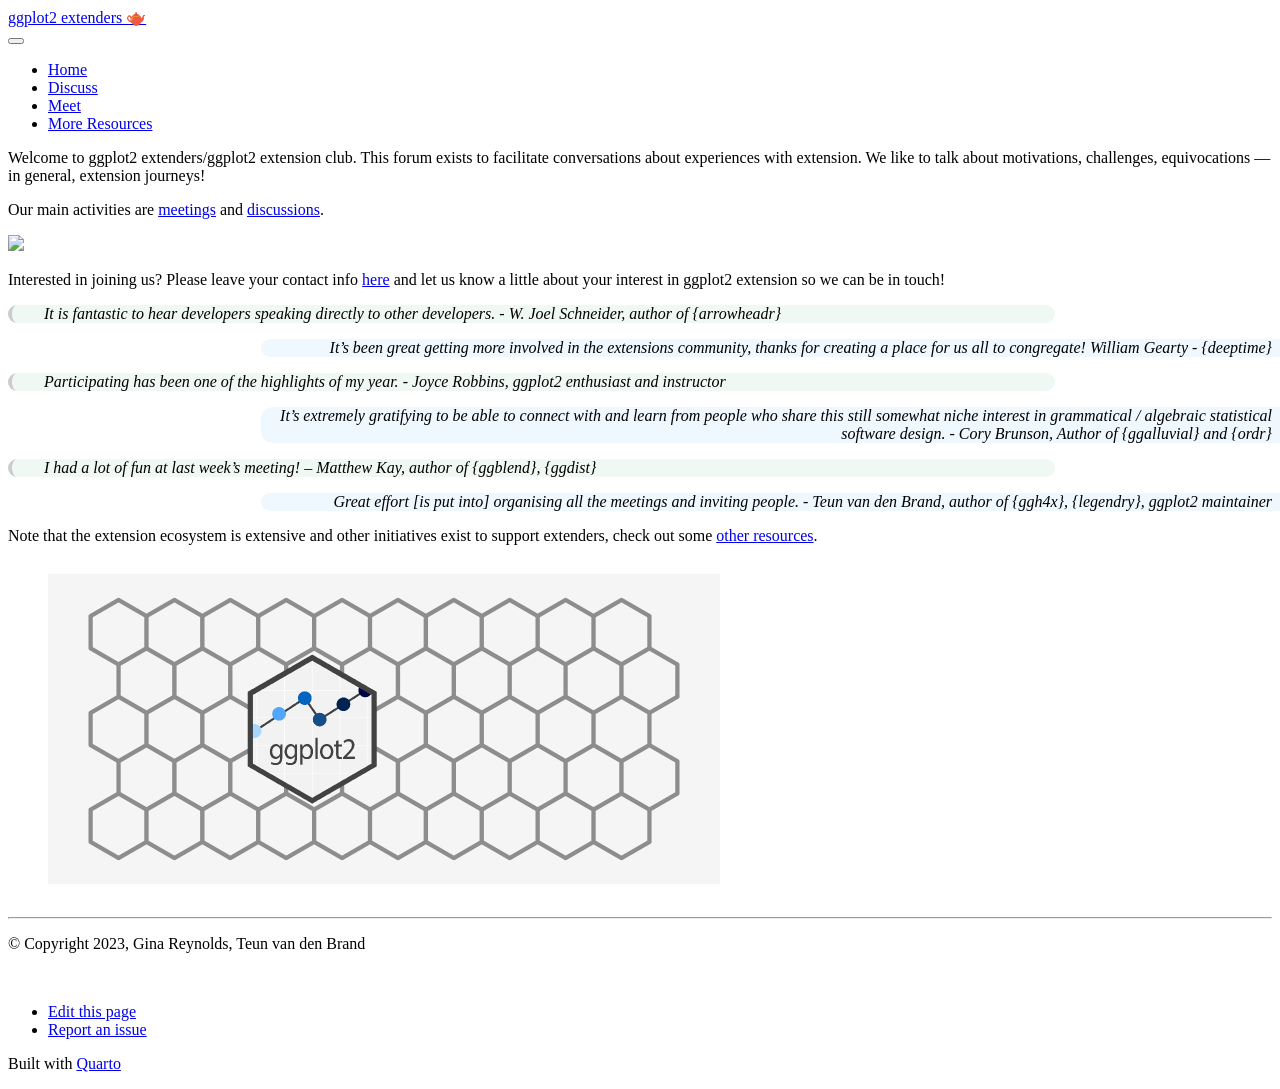
==== docs/index.html @ 2bcf0ecc "just adding some quotations about the meetings" ====
<!DOCTYPE html>
<html xmlns="http://www.w3.org/1999/xhtml" lang="en" xml:lang="en"><head>

<meta charset="utf-8">
<meta name="generator" content="quarto-1.5.47">

<meta name="viewport" content="width=device-width, initial-scale=1.0, user-scalable=yes">


<title>ggplot2 extenders 🫖</title>
<style>
code{white-space: pre-wrap;}
span.smallcaps{font-variant: small-caps;}
div.columns{display: flex; gap: min(4vw, 1.5em);}
div.column{flex: auto; overflow-x: auto;}
div.hanging-indent{margin-left: 1.5em; text-indent: -1.5em;}
ul.task-list{list-style: none;}
ul.task-list li input[type="checkbox"] {
  width: 0.8em;
  margin: 0 0.8em 0.2em -1em; /* quarto-specific, see https://github.com/quarto-dev/quarto-cli/issues/4556 */ 
  vertical-align: middle;
}
</style>


<script src="site_libs/quarto-nav/quarto-nav.js"></script>
<script src="site_libs/quarto-nav/headroom.min.js"></script>
<script src="site_libs/clipboard/clipboard.min.js"></script>
<script src="site_libs/quarto-search/autocomplete.umd.js"></script>
<script src="site_libs/quarto-search/fuse.min.js"></script>
<script src="site_libs/quarto-search/quarto-search.js"></script>
<meta name="quarto:offset" content="./">
<script src="site_libs/quarto-html/quarto.js"></script>
<script src="site_libs/quarto-html/popper.min.js"></script>
<script src="site_libs/quarto-html/tippy.umd.min.js"></script>
<script src="site_libs/quarto-html/anchor.min.js"></script>
<link href="site_libs/quarto-html/tippy.css" rel="stylesheet">
<link href="site_libs/quarto-html/quarto-syntax-highlighting.css" rel="stylesheet" id="quarto-text-highlighting-styles">
<script src="site_libs/bootstrap/bootstrap.min.js"></script>
<link href="site_libs/bootstrap/bootstrap-icons.css" rel="stylesheet">
<link href="site_libs/bootstrap/bootstrap.min.css" rel="stylesheet" id="quarto-bootstrap" data-mode="light">
<script id="quarto-search-options" type="application/json">{
  "location": "navbar",
  "copy-button": false,
  "collapse-after": 3,
  "panel-placement": "end",
  "type": "overlay",
  "limit": 50,
  "keyboard-shortcut": [
    "f",
    "/",
    "s"
  ],
  "show-item-context": false,
  "language": {
    "search-no-results-text": "No results",
    "search-matching-documents-text": "matching documents",
    "search-copy-link-title": "Copy link to search",
    "search-hide-matches-text": "Hide additional matches",
    "search-more-match-text": "more match in this document",
    "search-more-matches-text": "more matches in this document",
    "search-clear-button-title": "Clear",
    "search-text-placeholder": "",
    "search-detached-cancel-button-title": "Cancel",
    "search-submit-button-title": "Submit",
    "search-label": "Search"
  }
}</script>


</head>

<body class="nav-fixed">

<div id="quarto-search-results"></div>
  <header id="quarto-header" class="headroom fixed-top">
    <nav class="navbar navbar-expand-lg " data-bs-theme="dark">
      <div class="navbar-container container-fluid">
      <div class="navbar-brand-container mx-auto">
    <a class="navbar-brand" href="./index.html">
    <span class="navbar-title">ggplot2 extenders 🫖</span>
    </a>
  </div>
            <div id="quarto-search" class="" title="Search"></div>
          <button class="navbar-toggler" type="button" data-bs-toggle="collapse" data-bs-target="#navbarCollapse" aria-controls="navbarCollapse" role="menu" aria-expanded="false" aria-label="Toggle navigation" onclick="if (window.quartoToggleHeadroom) { window.quartoToggleHeadroom(); }">
  <span class="navbar-toggler-icon"></span>
</button>
          <div class="collapse navbar-collapse" id="navbarCollapse">
            <ul class="navbar-nav navbar-nav-scroll me-auto">
  <li class="nav-item">
    <a class="nav-link active" href="./index.html" aria-current="page"> 
<span class="menu-text">Home</span></a>
  </li>  
  <li class="nav-item">
    <a class="nav-link" href="./discussion.html"> 
<span class="menu-text">Discuss</span></a>
  </li>  
  <li class="nav-item">
    <a class="nav-link" href="./meetings.html"> 
<span class="menu-text">Meet</span></a>
  </li>  
  <li class="nav-item">
    <a class="nav-link" href="./additional-resources.html"> 
<span class="menu-text">More Resources</span></a>
  </li>  
</ul>
          </div> <!-- /navcollapse -->
            <div class="quarto-navbar-tools">
    <a href="https://github.com/ggplot2-extenders/ggplot-extension-club" title="" class="quarto-navigation-tool px-1" aria-label=""><i class="bi bi-github"></i></a>
  <a href="" class="quarto-reader-toggle quarto-navigation-tool px-1" onclick="window.quartoToggleReader(); return false;" title="Toggle reader mode">
  <div class="quarto-reader-toggle-btn">
  <i class="bi"></i>
  </div>
</a>
</div>
      </div> <!-- /container-fluid -->
    </nav>
</header>
<!-- content -->
<div id="quarto-content" class="quarto-container page-columns page-rows-contents page-layout-article page-navbar">
<!-- sidebar -->
<!-- margin-sidebar -->
    <div id="quarto-margin-sidebar" class="sidebar margin-sidebar zindex-bottom">
        
    </div>
<!-- main -->
<main class="content" id="quarto-document-content">




<p>Welcome to ggplot2 extenders/ggplot2 extension club. This forum exists to facilitate conversations about experiences with extension. We like to talk about motivations, challenges, equivocations — in general, extension journeys!</p>
<p>Our main activities are <a href="./meetings.html">meetings</a> and <a href="./discussion.html">discussions</a>.</p>
<p><img src="ggextenders-hex_files/figure-html/unnamed-chunk-1-1.png" class="img-fluid" style="width:20.0%"></p>
<p>Interested in joining us? Please leave your contact info <a href="https://docs.google.com/forms/d/e/1FAIpQLSe3M1KwUPrmTfEGuuQp0fZ0J7dZkk_82gb310JCvdouMTa_7Q/viewform">here</a> and let us know a little about your interest in ggplot2 extension so we can be in touch!</p>
<div class="cell">
<style type="text/css">
.quote-left {
  width: 80%;
  text-align: left;
  margin: 1em 0;
  padding-left: 2em;
  border-left: 4px solid #ccc;
  background-color: #f0f8f4; /* Light blue tint */
  font-style: italic;
  border-radius: 12px;

}

.quote-right {
  width: 80%;
  text-align: right;
  margin: 1em 0 1em 20%;
  padding-right: 2em;
  border-right: 4px solid #ccc;
  background-color: #f0f8ff; /* Light blue tint */
  font-style: italic;
  border-radius: 12px;

}
</style>
</div>
<div class="quote-left">
<p><em>It is fantastic to hear developers speaking directly to other developers.</em> - W. Joel Schneider, author of {arrowheadr}</p>
</div>
<div class="quote-right">
<p><em>It’s been great getting more involved in the extensions community, thanks for creating a place for us all to congregate!</em> William Gearty - {deeptime}</p>
</div>
<div class="quote-left">
<p><em>Participating has been one of the highlights of my year.</em> - Joyce Robbins, ggplot2 enthusiast and instructor</p>
</div>
<div class="quote-right">
<p><em>It’s extremely gratifying to be able to connect with and learn from people who share this still somewhat niche interest in grammatical / algebraic statistical software design.</em> - Cory Brunson, Author of {ggalluvial} and {ordr}</p>
</div>
<div class="quote-left">
<p><em>I had a lot of fun at last week’s meeting!</em> – Matthew Kay, author of {ggblend}, {ggdist}</p>
</div>
<div class="quote-right">
<p><em>Great effort [is put into] organising all the meetings and inviting people.</em> - Teun van den Brand, author of {ggh4x}, {legendry}, ggplot2 maintainer</p>
</div>
<p>Note that the extension ecosystem is extensive and other initiatives exist to support extenders, check out some <a href="./additional-resources.html">other resources</a>.</p>
<div class="cell">
<div class="cell-output-display">
<div>
<figure class="figure">
<p><img src="index_files/figure-html/unnamed-chunk-2-1.png" class="img-fluid figure-img" width="672"></p>
</figure>
</div>
</div>
</div>
<hr>



</main> <!-- /main -->
<script id="quarto-html-after-body" type="application/javascript">
window.document.addEventListener("DOMContentLoaded", function (event) {
  const toggleBodyColorMode = (bsSheetEl) => {
    const mode = bsSheetEl.getAttribute("data-mode");
    const bodyEl = window.document.querySelector("body");
    if (mode === "dark") {
      bodyEl.classList.add("quarto-dark");
      bodyEl.classList.remove("quarto-light");
    } else {
      bodyEl.classList.add("quarto-light");
      bodyEl.classList.remove("quarto-dark");
    }
  }
  const toggleBodyColorPrimary = () => {
    const bsSheetEl = window.document.querySelector("link#quarto-bootstrap");
    if (bsSheetEl) {
      toggleBodyColorMode(bsSheetEl);
    }
  }
  toggleBodyColorPrimary();  
  const icon = "";
  const anchorJS = new window.AnchorJS();
  anchorJS.options = {
    placement: 'right',
    icon: icon
  };
  anchorJS.add('.anchored');
  const isCodeAnnotation = (el) => {
    for (const clz of el.classList) {
      if (clz.startsWith('code-annotation-')) {                     
        return true;
      }
    }
    return false;
  }
  const onCopySuccess = function(e) {
    // button target
    const button = e.trigger;
    // don't keep focus
    button.blur();
    // flash "checked"
    button.classList.add('code-copy-button-checked');
    var currentTitle = button.getAttribute("title");
    button.setAttribute("title", "Copied!");
    let tooltip;
    if (window.bootstrap) {
      button.setAttribute("data-bs-toggle", "tooltip");
      button.setAttribute("data-bs-placement", "left");
      button.setAttribute("data-bs-title", "Copied!");
      tooltip = new bootstrap.Tooltip(button, 
        { trigger: "manual", 
          customClass: "code-copy-button-tooltip",
          offset: [0, -8]});
      tooltip.show();    
    }
    setTimeout(function() {
      if (tooltip) {
        tooltip.hide();
        button.removeAttribute("data-bs-title");
        button.removeAttribute("data-bs-toggle");
        button.removeAttribute("data-bs-placement");
      }
      button.setAttribute("title", currentTitle);
      button.classList.remove('code-copy-button-checked');
    }, 1000);
    // clear code selection
    e.clearSelection();
  }
  const getTextToCopy = function(trigger) {
      const codeEl = trigger.previousElementSibling.cloneNode(true);
      for (const childEl of codeEl.children) {
        if (isCodeAnnotation(childEl)) {
          childEl.remove();
        }
      }
      return codeEl.innerText;
  }
  const clipboard = new window.ClipboardJS('.code-copy-button:not([data-in-quarto-modal])', {
    text: getTextToCopy
  });
  clipboard.on('success', onCopySuccess);
  if (window.document.getElementById('quarto-embedded-source-code-modal')) {
    // For code content inside modals, clipBoardJS needs to be initialized with a container option
    // TODO: Check when it could be a function (https://github.com/zenorocha/clipboard.js/issues/860)
    const clipboardModal = new window.ClipboardJS('.code-copy-button[data-in-quarto-modal]', {
      text: getTextToCopy,
      container: window.document.getElementById('quarto-embedded-source-code-modal')
    });
    clipboardModal.on('success', onCopySuccess);
  }
    var localhostRegex = new RegExp(/^(?:http|https):\/\/localhost\:?[0-9]*\//);
    var mailtoRegex = new RegExp(/^mailto:/);
      var filterRegex = new RegExp('/' + window.location.host + '/');
    var isInternal = (href) => {
        return filterRegex.test(href) || localhostRegex.test(href) || mailtoRegex.test(href);
    }
    // Inspect non-navigation links and adorn them if external
 	var links = window.document.querySelectorAll('a[href]:not(.nav-link):not(.navbar-brand):not(.toc-action):not(.sidebar-link):not(.sidebar-item-toggle):not(.pagination-link):not(.no-external):not([aria-hidden]):not(.dropdown-item):not(.quarto-navigation-tool):not(.about-link)');
    for (var i=0; i<links.length; i++) {
      const link = links[i];
      if (!isInternal(link.href)) {
        // undo the damage that might have been done by quarto-nav.js in the case of
        // links that we want to consider external
        if (link.dataset.originalHref !== undefined) {
          link.href = link.dataset.originalHref;
        }
      }
    }
  function tippyHover(el, contentFn, onTriggerFn, onUntriggerFn) {
    const config = {
      allowHTML: true,
      maxWidth: 500,
      delay: 100,
      arrow: false,
      appendTo: function(el) {
          return el.parentElement;
      },
      interactive: true,
      interactiveBorder: 10,
      theme: 'quarto',
      placement: 'bottom-start',
    };
    if (contentFn) {
      config.content = contentFn;
    }
    if (onTriggerFn) {
      config.onTrigger = onTriggerFn;
    }
    if (onUntriggerFn) {
      config.onUntrigger = onUntriggerFn;
    }
    window.tippy(el, config); 
  }
  const noterefs = window.document.querySelectorAll('a[role="doc-noteref"]');
  for (var i=0; i<noterefs.length; i++) {
    const ref = noterefs[i];
    tippyHover(ref, function() {
      // use id or data attribute instead here
      let href = ref.getAttribute('data-footnote-href') || ref.getAttribute('href');
      try { href = new URL(href).hash; } catch {}
      const id = href.replace(/^#\/?/, "");
      const note = window.document.getElementById(id);
      if (note) {
        return note.innerHTML;
      } else {
        return "";
      }
    });
  }
  const xrefs = window.document.querySelectorAll('a.quarto-xref');
  const processXRef = (id, note) => {
    // Strip column container classes
    const stripColumnClz = (el) => {
      el.classList.remove("page-full", "page-columns");
      if (el.children) {
        for (const child of el.children) {
          stripColumnClz(child);
        }
      }
    }
    stripColumnClz(note)
    if (id === null || id.startsWith('sec-')) {
      // Special case sections, only their first couple elements
      const container = document.createElement("div");
      if (note.children && note.children.length > 2) {
        container.appendChild(note.children[0].cloneNode(true));
        for (let i = 1; i < note.children.length; i++) {
          const child = note.children[i];
          if (child.tagName === "P" && child.innerText === "") {
            continue;
          } else {
            container.appendChild(child.cloneNode(true));
            break;
          }
        }
        if (window.Quarto?.typesetMath) {
          window.Quarto.typesetMath(container);
        }
        return container.innerHTML
      } else {
        if (window.Quarto?.typesetMath) {
          window.Quarto.typesetMath(note);
        }
        return note.innerHTML;
      }
    } else {
      // Remove any anchor links if they are present
      const anchorLink = note.querySelector('a.anchorjs-link');
      if (anchorLink) {
        anchorLink.remove();
      }
      if (window.Quarto?.typesetMath) {
        window.Quarto.typesetMath(note);
      }
      // TODO in 1.5, we should make sure this works without a callout special case
      if (note.classList.contains("callout")) {
        return note.outerHTML;
      } else {
        return note.innerHTML;
      }
    }
  }
  for (var i=0; i<xrefs.length; i++) {
    const xref = xrefs[i];
    tippyHover(xref, undefined, function(instance) {
      instance.disable();
      let url = xref.getAttribute('href');
      let hash = undefined; 
      if (url.startsWith('#')) {
        hash = url;
      } else {
        try { hash = new URL(url).hash; } catch {}
      }
      if (hash) {
        const id = hash.replace(/^#\/?/, "");
        const note = window.document.getElementById(id);
        if (note !== null) {
          try {
            const html = processXRef(id, note.cloneNode(true));
            instance.setContent(html);
          } finally {
            instance.enable();
            instance.show();
          }
        } else {
          // See if we can fetch this
          fetch(url.split('#')[0])
          .then(res => res.text())
          .then(html => {
            const parser = new DOMParser();
            const htmlDoc = parser.parseFromString(html, "text/html");
            const note = htmlDoc.getElementById(id);
            if (note !== null) {
              const html = processXRef(id, note);
              instance.setContent(html);
            } 
          }).finally(() => {
            instance.enable();
            instance.show();
          });
        }
      } else {
        // See if we can fetch a full url (with no hash to target)
        // This is a special case and we should probably do some content thinning / targeting
        fetch(url)
        .then(res => res.text())
        .then(html => {
          const parser = new DOMParser();
          const htmlDoc = parser.parseFromString(html, "text/html");
          const note = htmlDoc.querySelector('main.content');
          if (note !== null) {
            // This should only happen for chapter cross references
            // (since there is no id in the URL)
            // remove the first header
            if (note.children.length > 0 && note.children[0].tagName === "HEADER") {
              note.children[0].remove();
            }
            const html = processXRef(null, note);
            instance.setContent(html);
          } 
        }).finally(() => {
          instance.enable();
          instance.show();
        });
      }
    }, function(instance) {
    });
  }
      let selectedAnnoteEl;
      const selectorForAnnotation = ( cell, annotation) => {
        let cellAttr = 'data-code-cell="' + cell + '"';
        let lineAttr = 'data-code-annotation="' +  annotation + '"';
        const selector = 'span[' + cellAttr + '][' + lineAttr + ']';
        return selector;
      }
      const selectCodeLines = (annoteEl) => {
        const doc = window.document;
        const targetCell = annoteEl.getAttribute("data-target-cell");
        const targetAnnotation = annoteEl.getAttribute("data-target-annotation");
        const annoteSpan = window.document.querySelector(selectorForAnnotation(targetCell, targetAnnotation));
        const lines = annoteSpan.getAttribute("data-code-lines").split(",");
        const lineIds = lines.map((line) => {
          return targetCell + "-" + line;
        })
        let top = null;
        let height = null;
        let parent = null;
        if (lineIds.length > 0) {
            //compute the position of the single el (top and bottom and make a div)
            const el = window.document.getElementById(lineIds[0]);
            top = el.offsetTop;
            height = el.offsetHeight;
            parent = el.parentElement.parentElement;
          if (lineIds.length > 1) {
            const lastEl = window.document.getElementById(lineIds[lineIds.length - 1]);
            const bottom = lastEl.offsetTop + lastEl.offsetHeight;
            height = bottom - top;
          }
          if (top !== null && height !== null && parent !== null) {
            // cook up a div (if necessary) and position it 
            let div = window.document.getElementById("code-annotation-line-highlight");
            if (div === null) {
              div = window.document.createElement("div");
              div.setAttribute("id", "code-annotation-line-highlight");
              div.style.position = 'absolute';
              parent.appendChild(div);
            }
            div.style.top = top - 2 + "px";
            div.style.height = height + 4 + "px";
            div.style.left = 0;
            let gutterDiv = window.document.getElementById("code-annotation-line-highlight-gutter");
            if (gutterDiv === null) {
              gutterDiv = window.document.createElement("div");
              gutterDiv.setAttribute("id", "code-annotation-line-highlight-gutter");
              gutterDiv.style.position = 'absolute';
              const codeCell = window.document.getElementById(targetCell);
              const gutter = codeCell.querySelector('.code-annotation-gutter');
              gutter.appendChild(gutterDiv);
            }
            gutterDiv.style.top = top - 2 + "px";
            gutterDiv.style.height = height + 4 + "px";
          }
          selectedAnnoteEl = annoteEl;
        }
      };
      const unselectCodeLines = () => {
        const elementsIds = ["code-annotation-line-highlight", "code-annotation-line-highlight-gutter"];
        elementsIds.forEach((elId) => {
          const div = window.document.getElementById(elId);
          if (div) {
            div.remove();
          }
        });
        selectedAnnoteEl = undefined;
      };
        // Handle positioning of the toggle
    window.addEventListener(
      "resize",
      throttle(() => {
        elRect = undefined;
        if (selectedAnnoteEl) {
          selectCodeLines(selectedAnnoteEl);
        }
      }, 10)
    );
    function throttle(fn, ms) {
    let throttle = false;
    let timer;
      return (...args) => {
        if(!throttle) { // first call gets through
            fn.apply(this, args);
            throttle = true;
        } else { // all the others get throttled
            if(timer) clearTimeout(timer); // cancel #2
            timer = setTimeout(() => {
              fn.apply(this, args);
              timer = throttle = false;
            }, ms);
        }
      };
    }
      // Attach click handler to the DT
      const annoteDls = window.document.querySelectorAll('dt[data-target-cell]');
      for (const annoteDlNode of annoteDls) {
        annoteDlNode.addEventListener('click', (event) => {
          const clickedEl = event.target;
          if (clickedEl !== selectedAnnoteEl) {
            unselectCodeLines();
            const activeEl = window.document.querySelector('dt[data-target-cell].code-annotation-active');
            if (activeEl) {
              activeEl.classList.remove('code-annotation-active');
            }
            selectCodeLines(clickedEl);
            clickedEl.classList.add('code-annotation-active');
          } else {
            // Unselect the line
            unselectCodeLines();
            clickedEl.classList.remove('code-annotation-active');
          }
        });
      }
  const findCites = (el) => {
    const parentEl = el.parentElement;
    if (parentEl) {
      const cites = parentEl.dataset.cites;
      if (cites) {
        return {
          el,
          cites: cites.split(' ')
        };
      } else {
        return findCites(el.parentElement)
      }
    } else {
      return undefined;
    }
  };
  var bibliorefs = window.document.querySelectorAll('a[role="doc-biblioref"]');
  for (var i=0; i<bibliorefs.length; i++) {
    const ref = bibliorefs[i];
    const citeInfo = findCites(ref);
    if (citeInfo) {
      tippyHover(citeInfo.el, function() {
        var popup = window.document.createElement('div');
        citeInfo.cites.forEach(function(cite) {
          var citeDiv = window.document.createElement('div');
          citeDiv.classList.add('hanging-indent');
          citeDiv.classList.add('csl-entry');
          var biblioDiv = window.document.getElementById('ref-' + cite);
          if (biblioDiv) {
            citeDiv.innerHTML = biblioDiv.innerHTML;
          }
          popup.appendChild(citeDiv);
        });
        return popup.innerHTML;
      });
    }
  }
});
</script>
</div> <!-- /content -->
<footer class="footer">
  <div class="nav-footer">
    <div class="nav-footer-left">
<p>© Copyright 2023, Gina Reynolds, Teun van den Brand</p>
</div>   
    <div class="nav-footer-center">
      &nbsp;
    <div class="toc-actions"><ul><li><a href="https://github.com/ggplot2-extenders/ggplot-extension-club/edit/main/index.qmd" class="toc-action"><i class="bi bi-github"></i>Edit this page</a></li><li><a href="https://github.com/ggplot2-extenders/ggplot-extension-club/issues/new" class="toc-action"><i class="bi empty"></i>Report an issue</a></li></ul></div></div>
    <div class="nav-footer-right">
<p>Built with <a href="https://quarto.org/">Quarto</a></p>
</div>
  </div>
</footer>




</body></html>
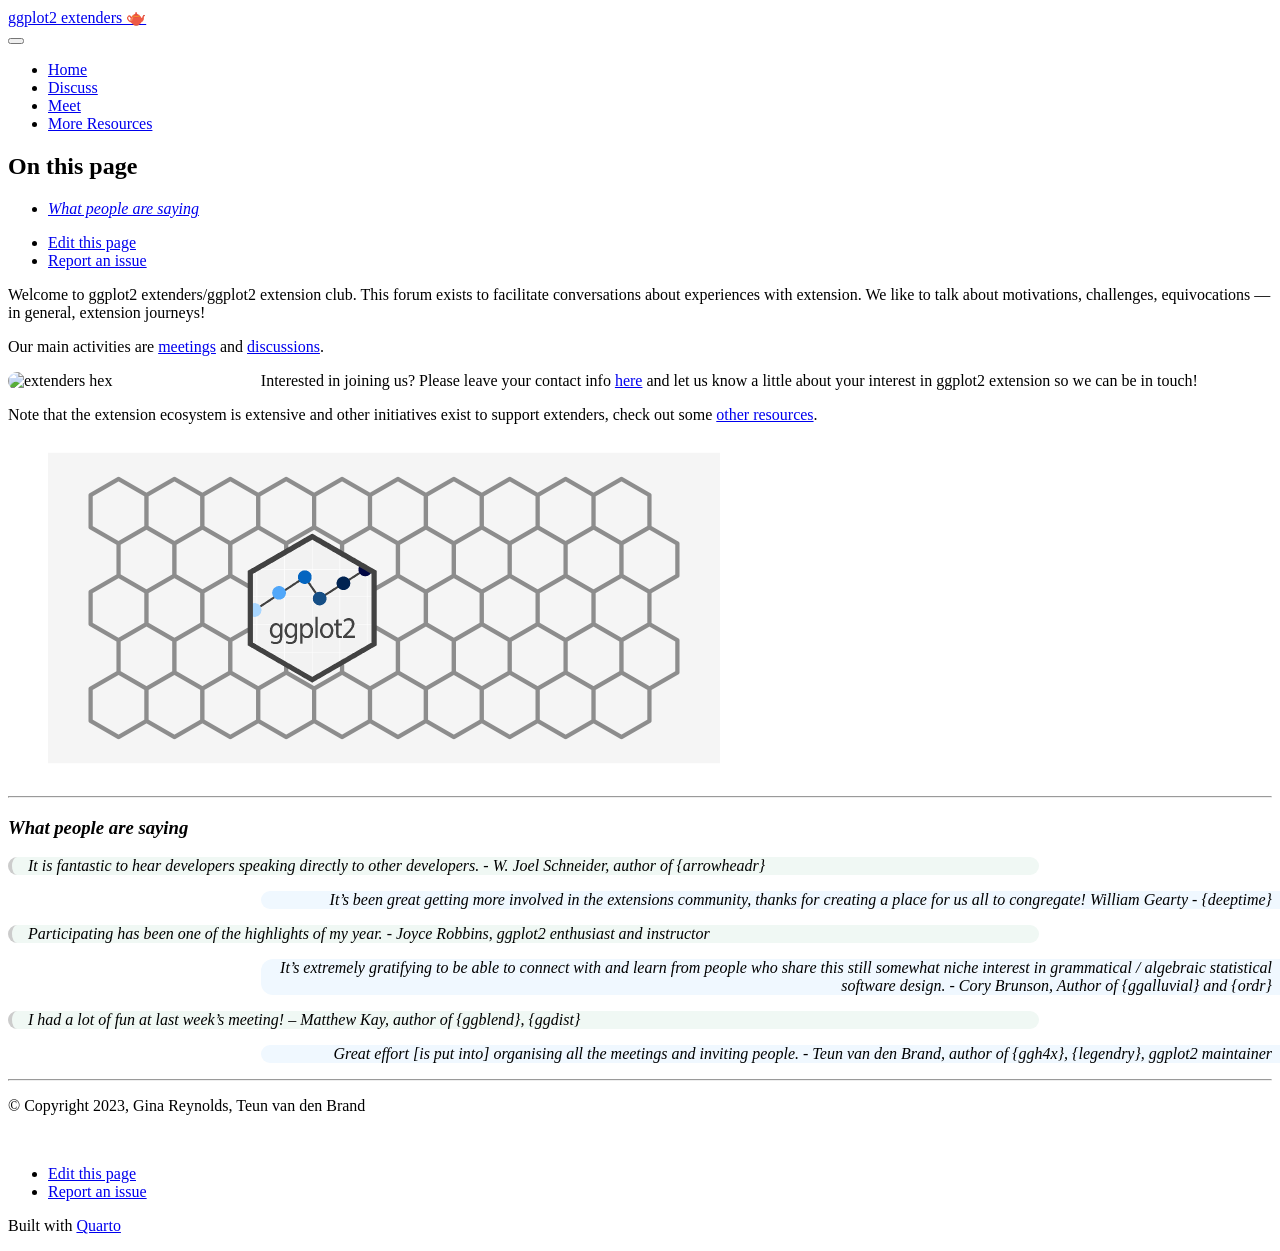
==== commit 089611e0: "more light styling" ====
--- a/docs/index.html
+++ b/docs/index.html
@@ -120,8 +120,14 @@
 <div id="quarto-content" class="quarto-container page-columns page-rows-contents page-layout-article page-navbar">
 <!-- sidebar -->
 <!-- margin-sidebar -->
-    <div id="quarto-margin-sidebar" class="sidebar margin-sidebar zindex-bottom">
-        
+    <div id="quarto-margin-sidebar" class="sidebar margin-sidebar">
+        <nav id="TOC" role="doc-toc" class="toc-active">
+    <h2 id="toc-title">On this page</h2>
+   
+  <ul>
+  <li><a href="#what-people-are-saying" id="toc-what-people-are-saying" class="nav-link active" data-scroll-target="#what-people-are-saying"><em>What people are saying</em></a></li>
+  </ul>
+<div class="toc-actions"><ul><li><a href="https://github.com/ggplot2-extenders/ggplot-extension-club/edit/main/index.qmd" class="toc-action"><i class="bi bi-github"></i>Edit this page</a></li><li><a href="https://github.com/ggplot2-extenders/ggplot-extension-club/issues/new" class="toc-action"><i class="bi empty"></i>Report an issue</a></li></ul></div></nav>
     </div>
 <!-- main -->
 <main class="content" id="quarto-document-content">
@@ -131,15 +137,21 @@
 
 <p>Welcome to ggplot2 extenders/ggplot2 extension club. This forum exists to facilitate conversations about experiences with extension. We like to talk about motivations, challenges, equivocations — in general, extension journeys!</p>
 <p>Our main activities are <a href="./meetings.html">meetings</a> and <a href="./discussion.html">discussions</a>.</p>
-<p><img src="ggextenders-hex_files/figure-html/unnamed-chunk-1-1.png" class="img-fluid" style="width:20.0%"></p>
-<p>Interested in joining us? Please leave your contact info <a href="https://docs.google.com/forms/d/e/1FAIpQLSe3M1KwUPrmTfEGuuQp0fZ0J7dZkk_82gb310JCvdouMTa_7Q/viewform">here</a> and let us know a little about your interest in ggplot2 extension so we can be in touch!</p>
+<div class="wrap-image-left">
+<img src="ggextenders-hex_files/figure-html/unnamed-chunk-1-1.png" alt="extenders hex">
+<p>
+Interested in joining us? Please leave your contact info <a href="https://docs.google.com/forms/d/e/1FAIpQLSe3M1KwUPrmTfEGuuQp0fZ0J7dZkk_82gb310JCvdouMTa_7Q/viewform">here</a> and let us know a little about your interest in ggplot2 extension so we can be in touch!
+</p>
+</div>
+<!-- ![](){width="20%"} -->
+<!-- Interested in joining us? Please leave your contact info [here](https://docs.google.com/forms/d/e/1FAIpQLSe3M1KwUPrmTfEGuuQp0fZ0J7dZkk_82gb310JCvdouMTa_7Q/viewform) and let us know a little about your interest in ggplot2 extension so we can be in touch! -->
 <div class="cell">
 <style type="text/css">
 .quote-left {
   width: 80%;
   text-align: left;
   margin: 1em 0;
-  padding-left: 2em;
+  padding-left: 1em;
   border-left: 4px solid #ccc;
   background-color: #f0f8f4; /* Light blue tint */
   font-style: italic;
@@ -151,32 +163,22 @@
   width: 80%;
   text-align: right;
   margin: 1em 0 1em 20%;
-  padding-right: 2em;
+  padding-right: 1em;
   border-right: 4px solid #ccc;
   background-color: #f0f8ff; /* Light blue tint */
   font-style: italic;
   border-radius: 12px;
 
 }
+
+.wrap-image-left img {
+  float: left;
+  width: 20%;
+  margin: 0 0em 0em 0;
+  border-radius: 12px;
+}
+
 </style>
-</div>
-<div class="quote-left">
-<p><em>It is fantastic to hear developers speaking directly to other developers.</em> - W. Joel Schneider, author of {arrowheadr}</p>
-</div>
-<div class="quote-right">
-<p><em>It’s been great getting more involved in the extensions community, thanks for creating a place for us all to congregate!</em> William Gearty - {deeptime}</p>
-</div>
-<div class="quote-left">
-<p><em>Participating has been one of the highlights of my year.</em> - Joyce Robbins, ggplot2 enthusiast and instructor</p>
-</div>
-<div class="quote-right">
-<p><em>It’s extremely gratifying to be able to connect with and learn from people who share this still somewhat niche interest in grammatical / algebraic statistical software design.</em> - Cory Brunson, Author of {ggalluvial} and {ordr}</p>
-</div>
-<div class="quote-left">
-<p><em>I had a lot of fun at last week’s meeting!</em> – Matthew Kay, author of {ggblend}, {ggdist}</p>
-</div>
-<div class="quote-right">
-<p><em>Great effort [is put into] organising all the meetings and inviting people.</em> - Teun van den Brand, author of {ggh4x}, {legendry}, ggplot2 maintainer</p>
 </div>
 <p>Note that the extension ecosystem is extensive and other initiatives exist to support extenders, check out some <a href="./additional-resources.html">other resources</a>.</p>
 <div class="cell">
@@ -189,8 +191,30 @@
 </div>
 </div>
 <hr>
-
-
+<section id="what-people-are-saying" class="level3">
+<h3 class="anchored" data-anchor-id="what-people-are-saying"><em>What people are saying</em></h3>
+<div class="quote-left">
+<p><em>It is fantastic to hear developers speaking directly to other developers.</em> - W. Joel Schneider, author of {arrowheadr}</p>
+</div>
+<div class="quote-right">
+<p><em>It’s been great getting more involved in the extensions community, thanks for creating a place for us all to congregate!</em> William Gearty - {deeptime}</p>
+</div>
+<div class="quote-left">
+<p><em>Participating has been one of the highlights of my year.</em> - Joyce Robbins, ggplot2 enthusiast and instructor</p>
+</div>
+<div class="quote-right">
+<p><em>It’s extremely gratifying to be able to connect with and learn from people who share this still somewhat niche interest in grammatical / algebraic statistical software design.</em> - Cory Brunson, Author of {ggalluvial} and {ordr}</p>
+</div>
+<div class="quote-left">
+<p><em>I had a lot of fun at last week’s meeting!</em> – Matthew Kay, author of {ggblend}, {ggdist}</p>
+</div>
+<div class="quote-right">
+<p><em>Great effort [is put into] organising all the meetings and inviting people.</em> - Teun van den Brand, author of {ggh4x}, {legendry}, ggplot2 maintainer</p>
+</div>
+<hr>
+
+
+</section>
 
 </main> <!-- /main -->
 <script id="quarto-html-after-body" type="application/javascript">
@@ -621,7 +645,7 @@
 </div>   
     <div class="nav-footer-center">
       &nbsp;
-    <div class="toc-actions"><ul><li><a href="https://github.com/ggplot2-extenders/ggplot-extension-club/edit/main/index.qmd" class="toc-action"><i class="bi bi-github"></i>Edit this page</a></li><li><a href="https://github.com/ggplot2-extenders/ggplot-extension-club/issues/new" class="toc-action"><i class="bi empty"></i>Report an issue</a></li></ul></div></div>
+    <div class="toc-actions d-sm-block d-md-none"><ul><li><a href="https://github.com/ggplot2-extenders/ggplot-extension-club/edit/main/index.qmd" class="toc-action"><i class="bi bi-github"></i>Edit this page</a></li><li><a href="https://github.com/ggplot2-extenders/ggplot-extension-club/issues/new" class="toc-action"><i class="bi empty"></i>Report an issue</a></li></ul></div></div>
     <div class="nav-footer-right">
 <p>Built with <a href="https://quarto.org/">Quarto</a></p>
 </div>
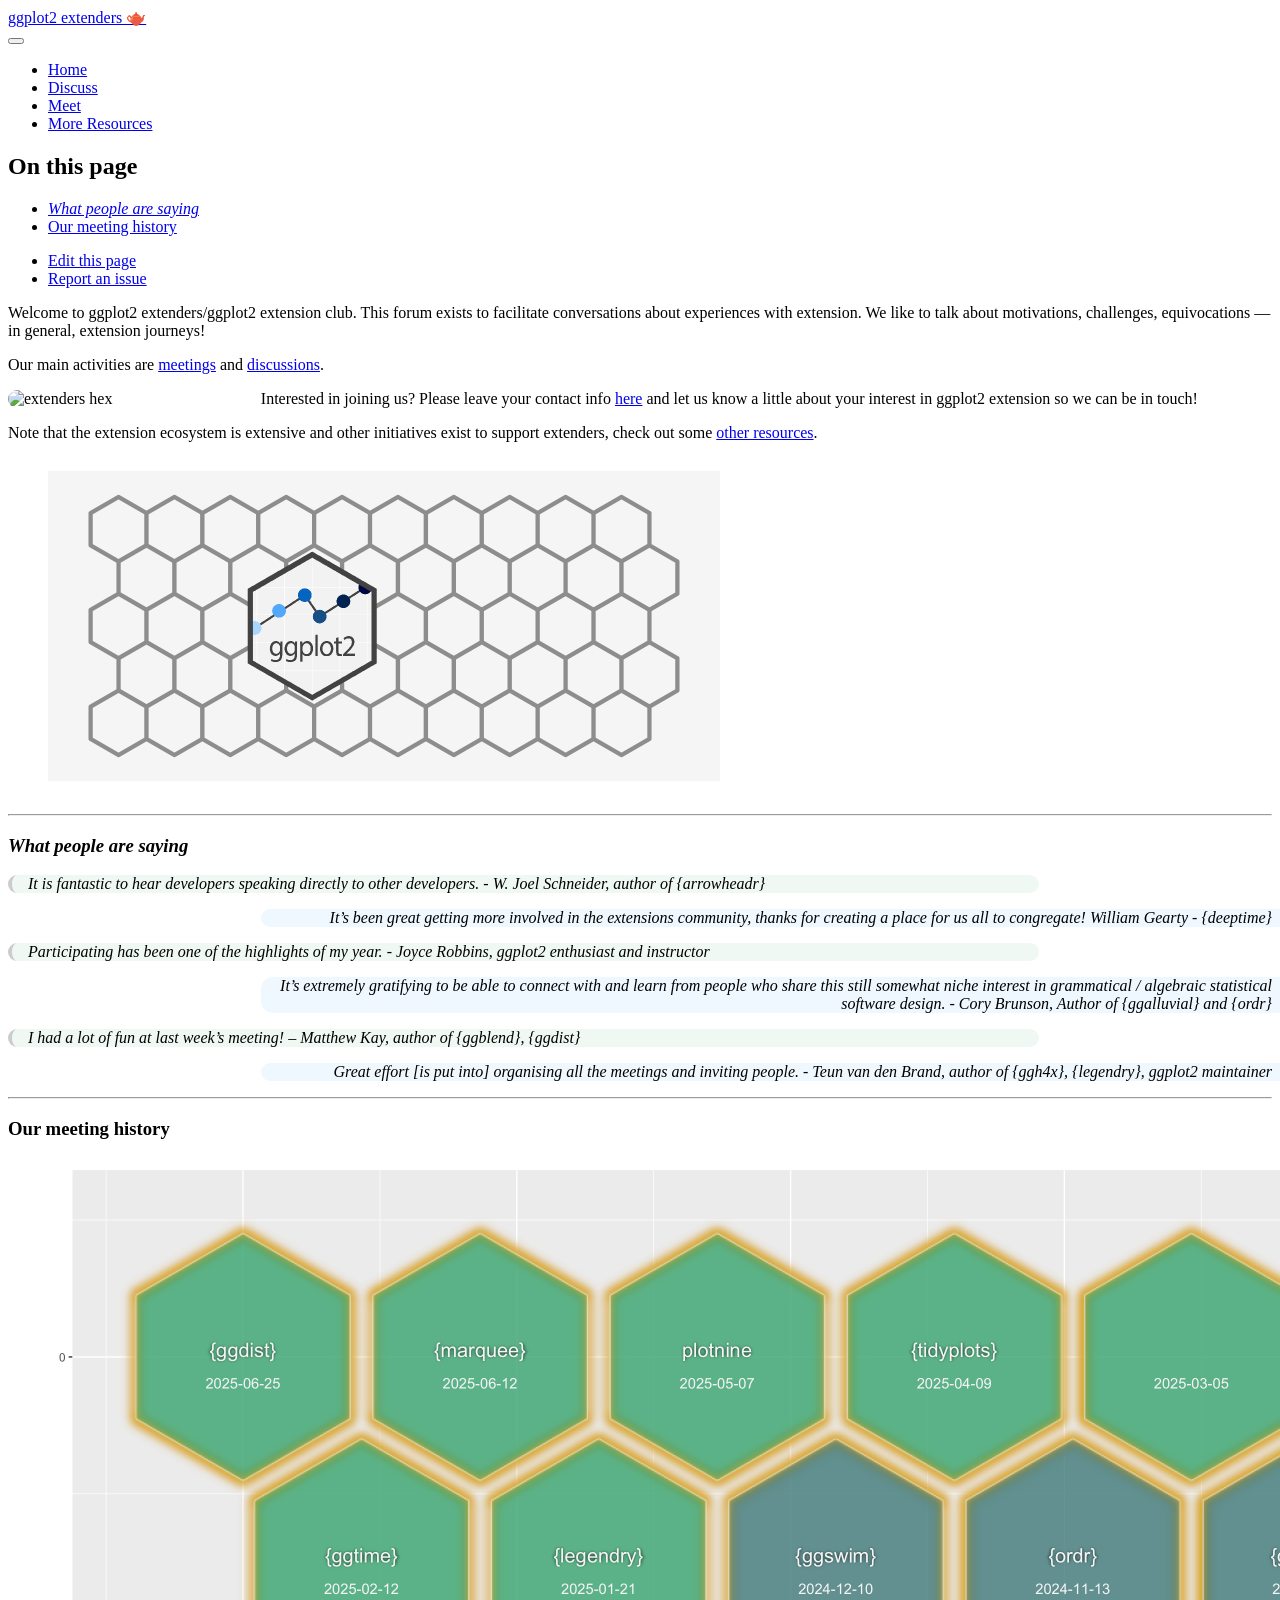
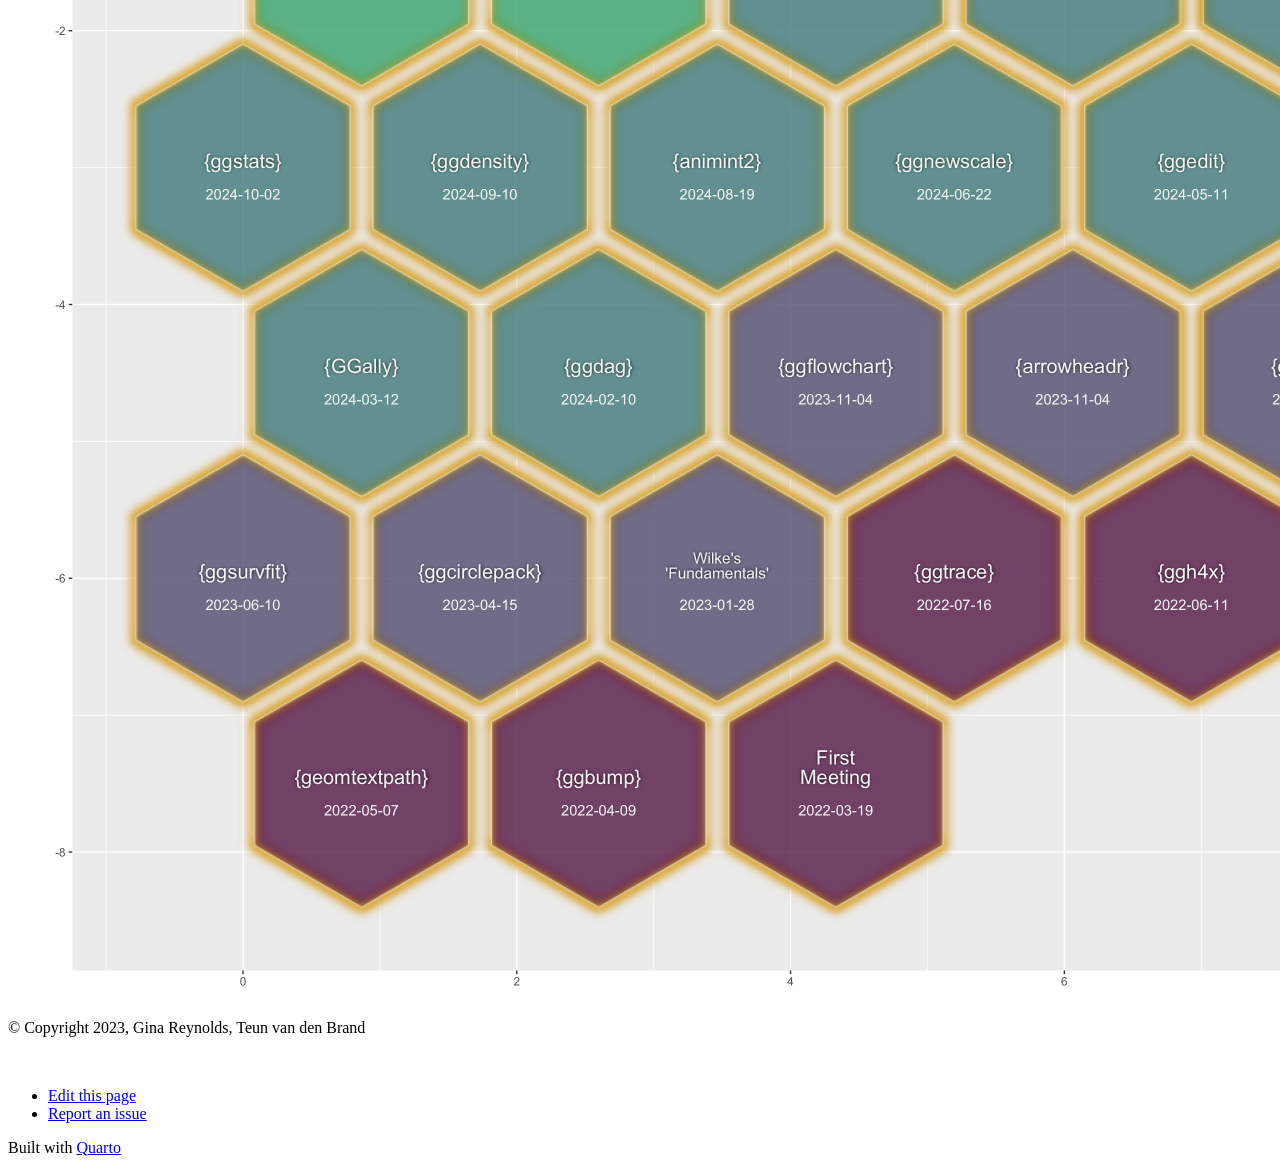
==== commit a1164d5e: "git more viz that's descriptive of the group" ====
--- a/docs/index.html
+++ b/docs/index.html
@@ -126,6 +126,7 @@
    
   <ul>
   <li><a href="#what-people-are-saying" id="toc-what-people-are-saying" class="nav-link active" data-scroll-target="#what-people-are-saying"><em>What people are saying</em></a></li>
+  <li><a href="#our-meeting-history" id="toc-our-meeting-history" class="nav-link" data-scroll-target="#our-meeting-history">Our meeting history</a></li>
   </ul>
 <div class="toc-actions"><ul><li><a href="https://github.com/ggplot2-extenders/ggplot-extension-club/edit/main/index.qmd" class="toc-action"><i class="bi bi-github"></i>Edit this page</a></li><li><a href="https://github.com/ggplot2-extenders/ggplot-extension-club/issues/new" class="toc-action"><i class="bi empty"></i>Report an issue</a></li></ul></div></nav>
     </div>
@@ -138,7 +139,7 @@
 <p>Welcome to ggplot2 extenders/ggplot2 extension club. This forum exists to facilitate conversations about experiences with extension. We like to talk about motivations, challenges, equivocations — in general, extension journeys!</p>
 <p>Our main activities are <a href="./meetings.html">meetings</a> and <a href="./discussion.html">discussions</a>.</p>
 <div class="wrap-image-left">
-<img src="ggextenders-hex_files/figure-html/unnamed-chunk-1-1.png" alt="extenders hex">
+<p><img src="ggextenders-hex_files/figure-html/unnamed-chunk-1-1.png" alt="extenders hex"></p>
 <p>
 Interested in joining us? Please leave your contact info <a href="https://docs.google.com/forms/d/e/1FAIpQLSe3M1KwUPrmTfEGuuQp0fZ0J7dZkk_82gb310JCvdouMTa_7Q/viewform">here</a> and let us know a little about your interest in ggplot2 extension so we can be in touch!
 </p>
@@ -212,6 +213,18 @@
 <p><em>Great effort [is put into] organising all the meetings and inviting people.</em> - Teun van den Brand, author of {ggh4x}, {legendry}, ggplot2 maintainer</p>
 </div>
 <hr>
+</section>
+<section id="our-meeting-history" class="level3">
+<h3 class="anchored" data-anchor-id="our-meeting-history">Our meeting history</h3>
+<div class="cell">
+<div class="cell-output-display">
+<div>
+<figure class="figure">
+<p><img src="index_files/figure-html/unnamed-chunk-4-1.png" class="img-fluid figure-img" width="1440"></p>
+</figure>
+</div>
+</div>
+</div>
 
 
 </section>
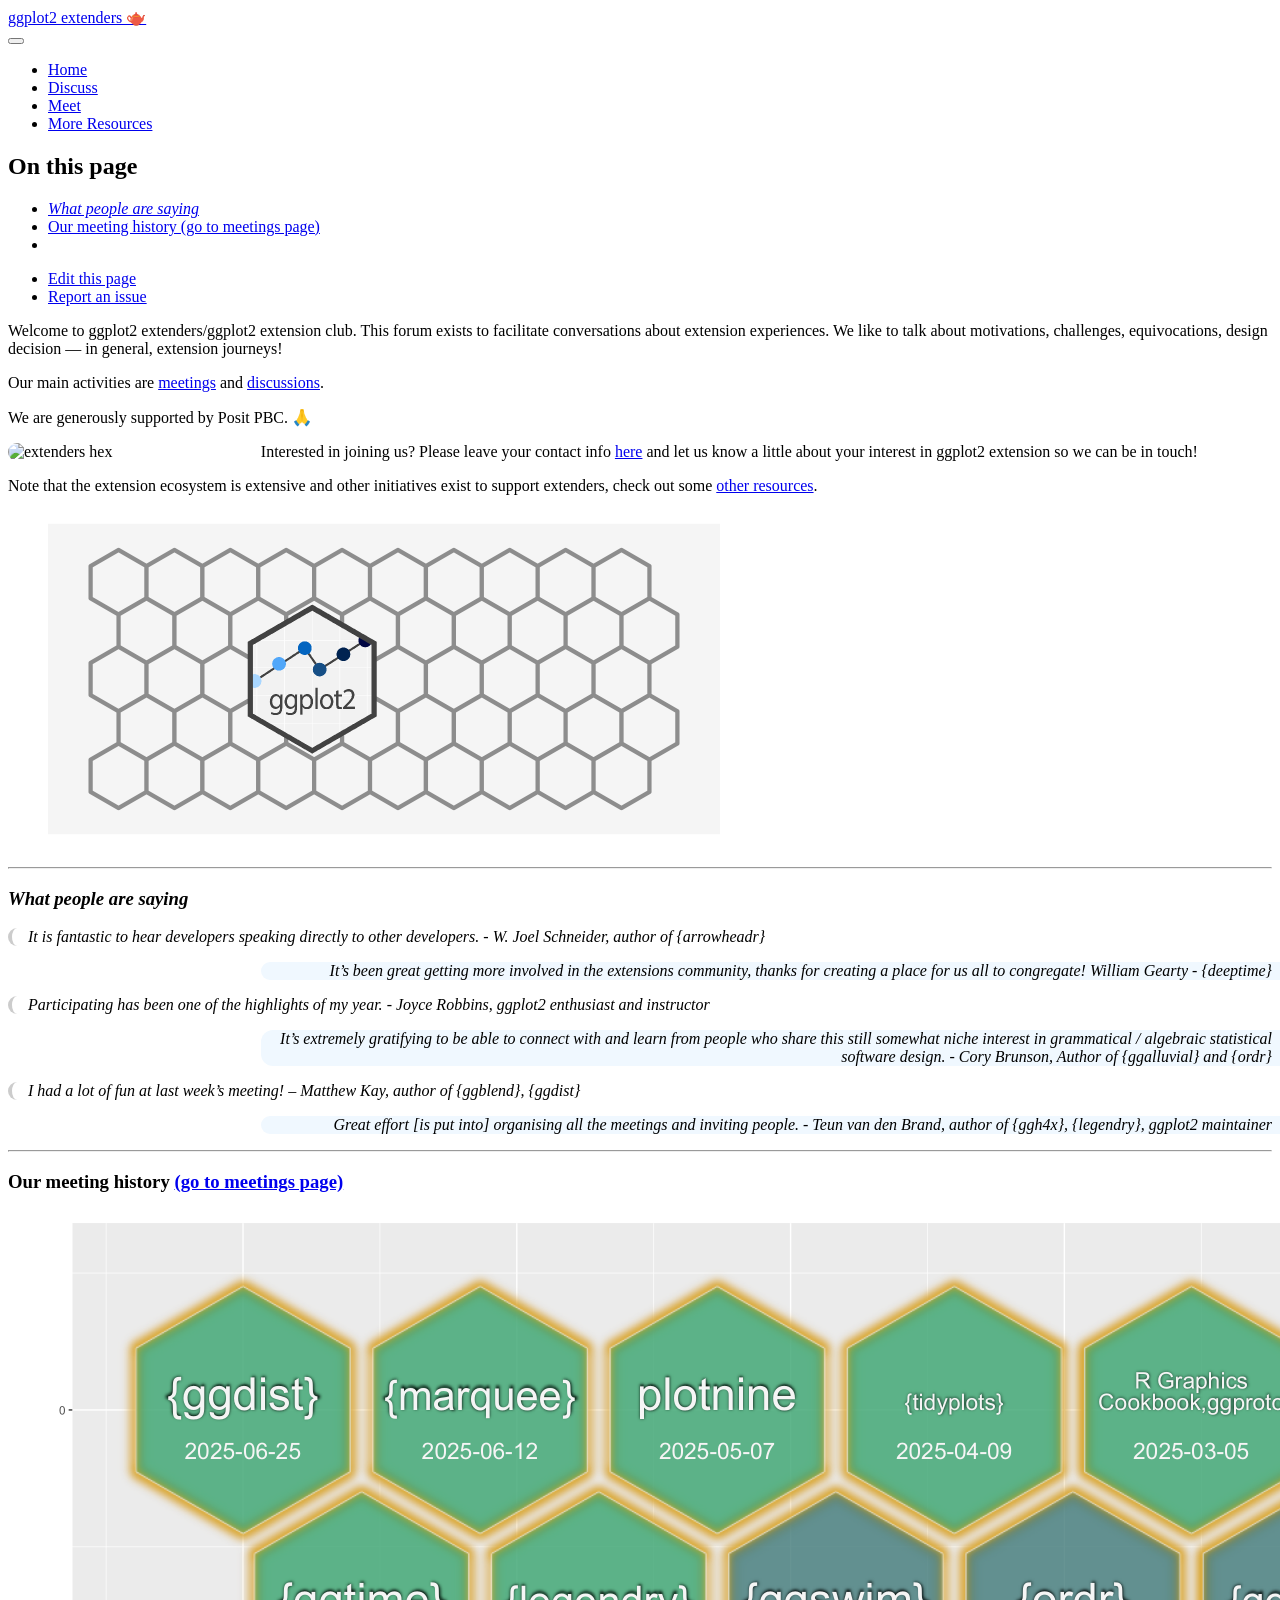
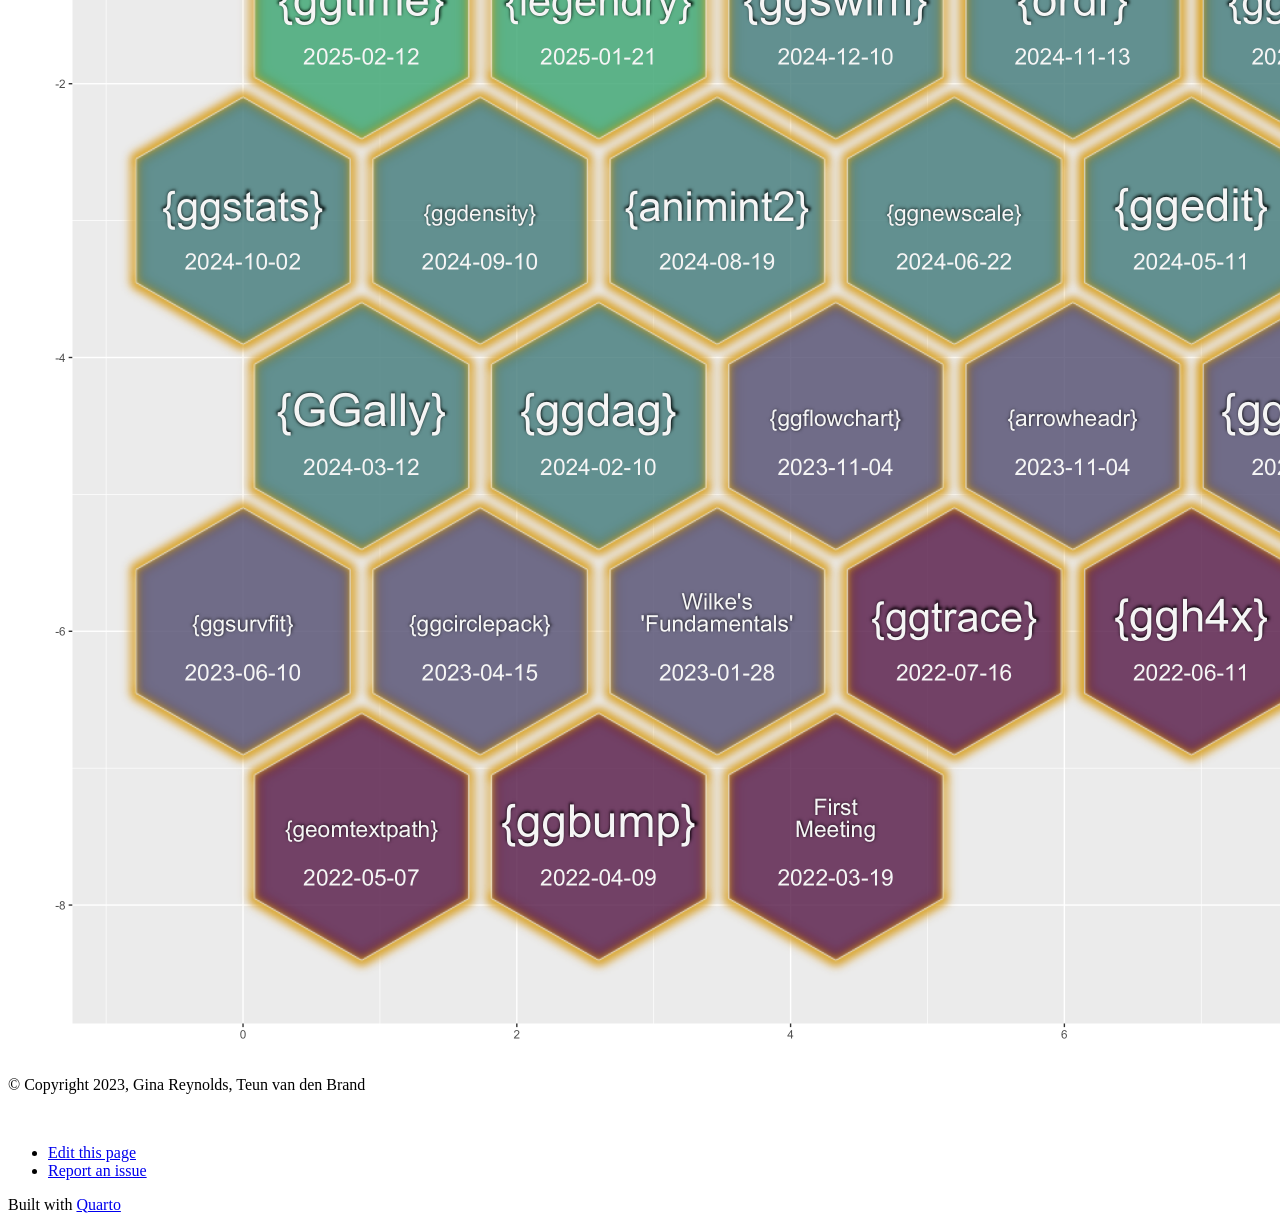
==== commit cf45ce65: "cran gg graph" ====
--- a/docs/index.html
+++ b/docs/index.html
@@ -126,7 +126,8 @@
    
   <ul>
   <li><a href="#what-people-are-saying" id="toc-what-people-are-saying" class="nav-link active" data-scroll-target="#what-people-are-saying"><em>What people are saying</em></a></li>
-  <li><a href="#our-meeting-history" id="toc-our-meeting-history" class="nav-link" data-scroll-target="#our-meeting-history">Our meeting history</a></li>
+  <li><a href="#our-meeting-history-go-to-meetings-page" id="toc-our-meeting-history-go-to-meetings-page" class="nav-link" data-scroll-target="#our-meeting-history-go-to-meetings-page">Our meeting history (go to meetings page)</a></li>
+  <li><a href="#section" id="toc-section" class="nav-link" data-scroll-target="#section"></a></li>
   </ul>
 <div class="toc-actions"><ul><li><a href="https://github.com/ggplot2-extenders/ggplot-extension-club/edit/main/index.qmd" class="toc-action"><i class="bi bi-github"></i>Edit this page</a></li><li><a href="https://github.com/ggplot2-extenders/ggplot-extension-club/issues/new" class="toc-action"><i class="bi empty"></i>Report an issue</a></li></ul></div></nav>
     </div>
@@ -136,8 +137,9 @@
 
 
 
-<p>Welcome to ggplot2 extenders/ggplot2 extension club. This forum exists to facilitate conversations about experiences with extension. We like to talk about motivations, challenges, equivocations — in general, extension journeys!</p>
+<p>Welcome to ggplot2 extenders/ggplot2 extension club. This forum exists to facilitate conversations about extension experiences. We like to talk about motivations, challenges, equivocations, design decision — in general, extension journeys!</p>
 <p>Our main activities are <a href="./meetings.html">meetings</a> and <a href="./discussion.html">discussions</a>.</p>
+<p>We are generously supported by Posit PBC. 🙏</p>
 <div class="wrap-image-left">
 <p><img src="ggextenders-hex_files/figure-html/unnamed-chunk-1-1.png" alt="extenders hex"></p>
 <p>
@@ -154,7 +156,7 @@
   margin: 1em 0;
   padding-left: 1em;
   border-left: 4px solid #ccc;
-  background-color: #f0f8f4; /* Light blue tint */
+  background-color: #lightgrey; /* Light blue tint */
   font-style: italic;
   border-radius: 12px;
 
@@ -214,8 +216,8 @@
 </div>
 <hr>
 </section>
-<section id="our-meeting-history" class="level3">
-<h3 class="anchored" data-anchor-id="our-meeting-history">Our meeting history</h3>
+<section id="our-meeting-history-go-to-meetings-page" class="level3">
+<h3 class="anchored" data-anchor-id="our-meeting-history-go-to-meetings-page">Our meeting history <a href="./meetings.html">(go to meetings page)</a></h3>
 <div class="cell">
 <div class="cell-output-display">
 <div>
@@ -225,6 +227,9 @@
 </div>
 </div>
 </div>
+</section>
+<section id="section" class="level1">
+<h1></h1>
 
 
 </section>
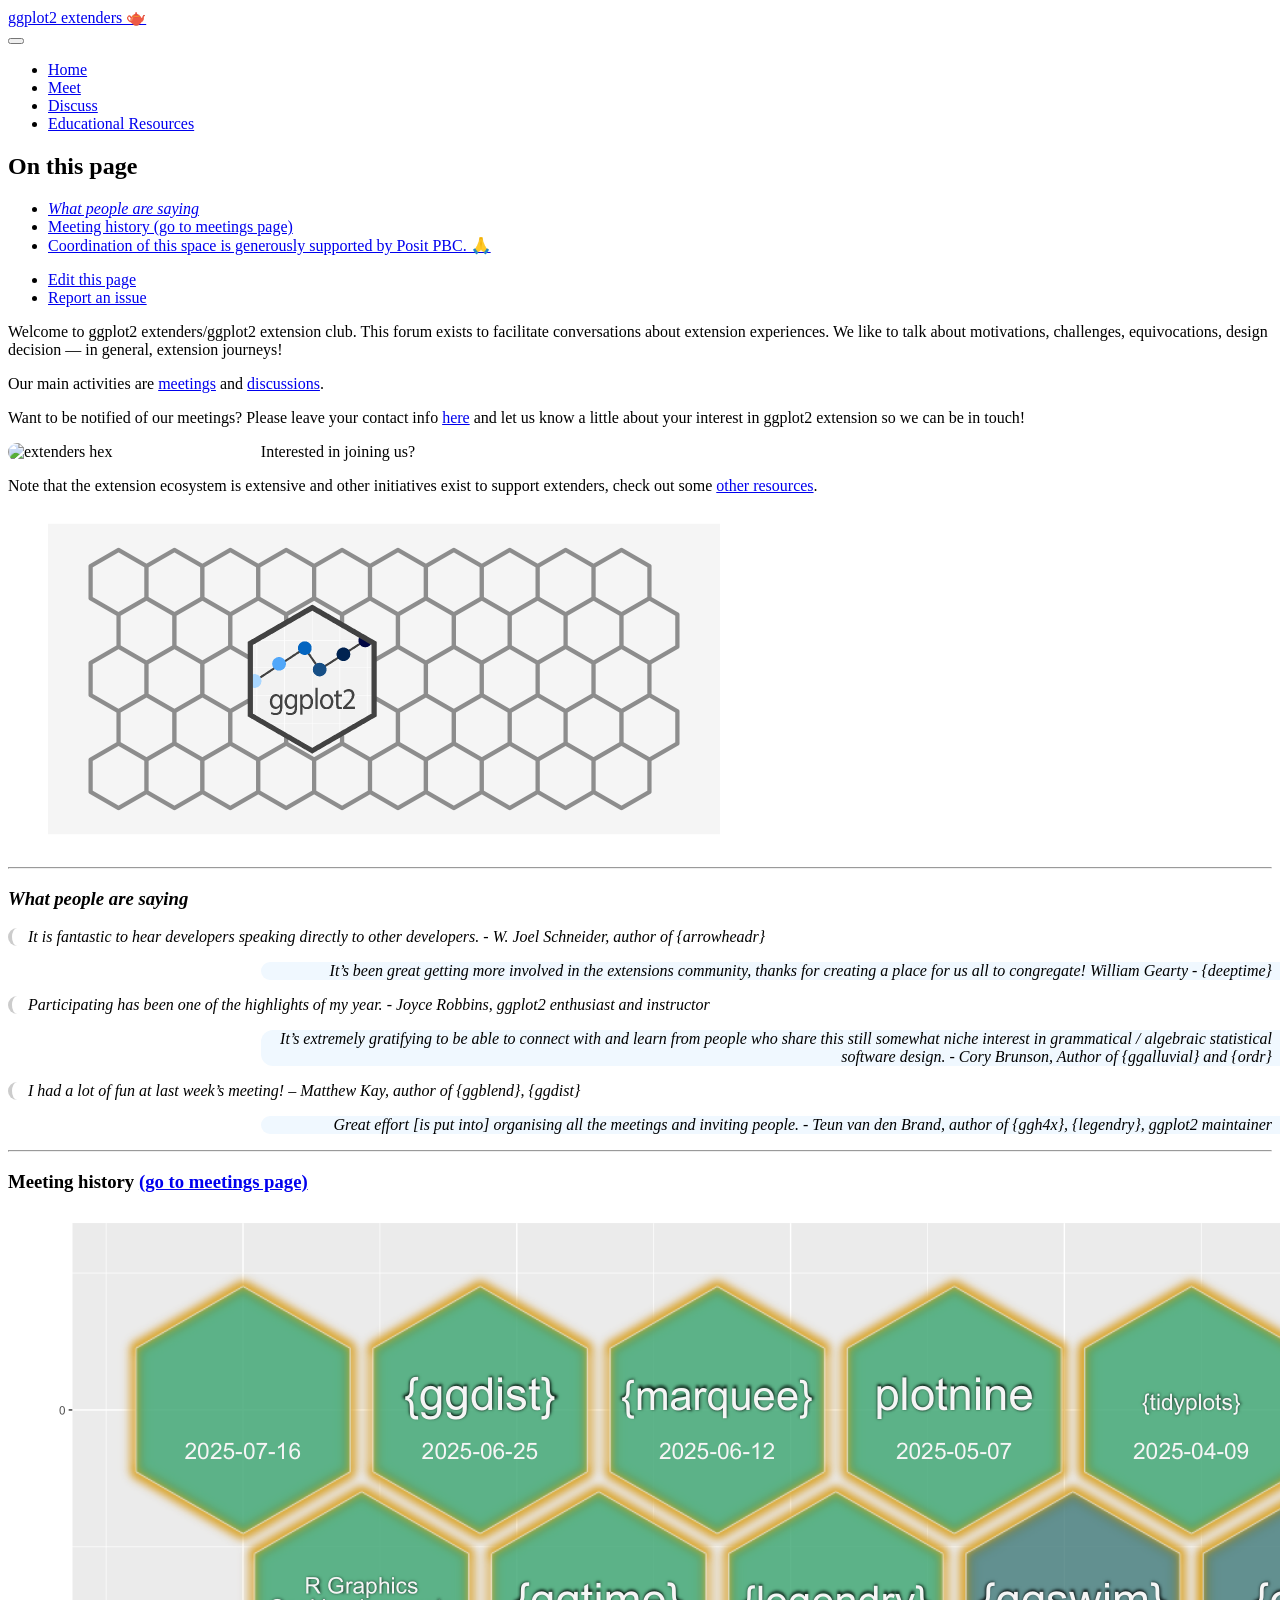
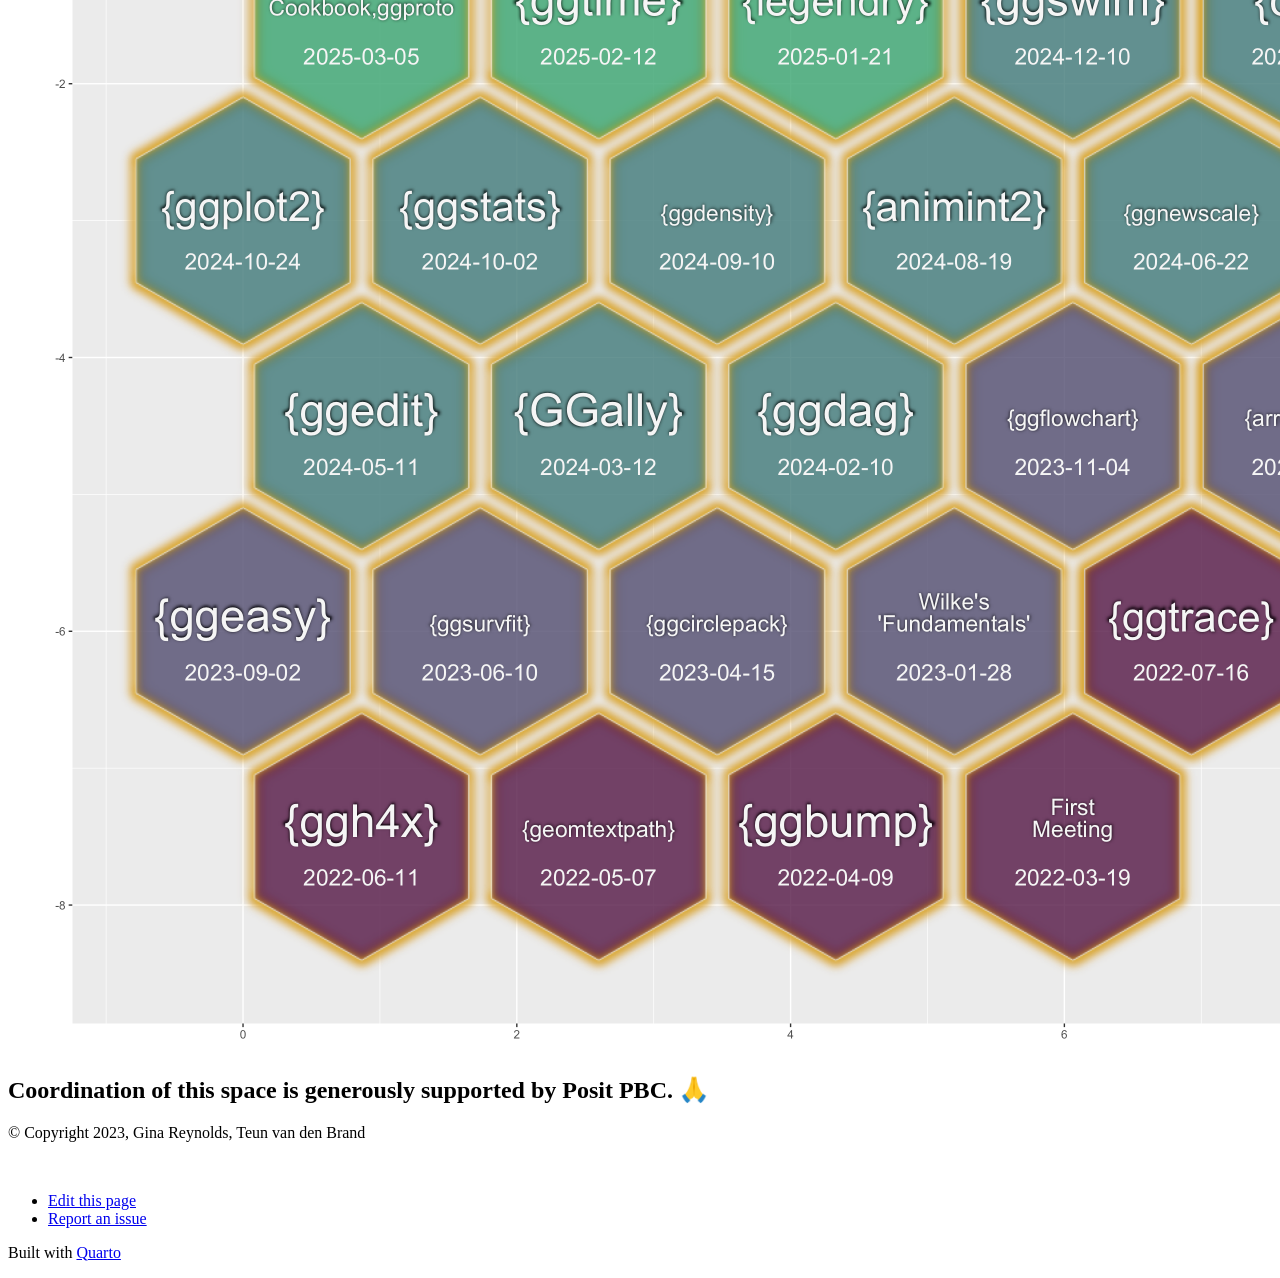
==== commit e18c6153: "move around thanks" ====
--- a/docs/index.html
+++ b/docs/index.html
@@ -92,16 +92,16 @@
 <span class="menu-text">Home</span></a>
   </li>  
   <li class="nav-item">
+    <a class="nav-link" href="./meetings.html"> 
+<span class="menu-text">Meet</span></a>
+  </li>  
+  <li class="nav-item">
     <a class="nav-link" href="./discussion.html"> 
 <span class="menu-text">Discuss</span></a>
   </li>  
   <li class="nav-item">
-    <a class="nav-link" href="./meetings.html"> 
-<span class="menu-text">Meet</span></a>
-  </li>  
-  <li class="nav-item">
     <a class="nav-link" href="./additional-resources.html"> 
-<span class="menu-text">More Resources</span></a>
+<span class="menu-text">Educational Resources</span></a>
   </li>  
 </ul>
           </div> <!-- /navcollapse -->
@@ -126,8 +126,8 @@
    
   <ul>
   <li><a href="#what-people-are-saying" id="toc-what-people-are-saying" class="nav-link active" data-scroll-target="#what-people-are-saying"><em>What people are saying</em></a></li>
-  <li><a href="#our-meeting-history-go-to-meetings-page" id="toc-our-meeting-history-go-to-meetings-page" class="nav-link" data-scroll-target="#our-meeting-history-go-to-meetings-page">Our meeting history (go to meetings page)</a></li>
-  <li><a href="#section" id="toc-section" class="nav-link" data-scroll-target="#section"></a></li>
+  <li><a href="#meeting-history-go-to-meetings-page" id="toc-meeting-history-go-to-meetings-page" class="nav-link" data-scroll-target="#meeting-history-go-to-meetings-page">Meeting history (go to meetings page)</a></li>
+  <li><a href="#coordination-of-this-space-is-generously-supported-by-posit-pbc." id="toc-coordination-of-this-space-is-generously-supported-by-posit-pbc." class="nav-link" data-scroll-target="#coordination-of-this-space-is-generously-supported-by-posit-pbc.">Coordination of this space is generously supported by Posit PBC. 🙏</a></li>
   </ul>
 <div class="toc-actions"><ul><li><a href="https://github.com/ggplot2-extenders/ggplot-extension-club/edit/main/index.qmd" class="toc-action"><i class="bi bi-github"></i>Edit this page</a></li><li><a href="https://github.com/ggplot2-extenders/ggplot-extension-club/issues/new" class="toc-action"><i class="bi empty"></i>Report an issue</a></li></ul></div></nav>
     </div>
@@ -139,11 +139,11 @@
 
 <p>Welcome to ggplot2 extenders/ggplot2 extension club. This forum exists to facilitate conversations about extension experiences. We like to talk about motivations, challenges, equivocations, design decision — in general, extension journeys!</p>
 <p>Our main activities are <a href="./meetings.html">meetings</a> and <a href="./discussion.html">discussions</a>.</p>
-<p>We are generously supported by Posit PBC. 🙏</p>
+<p>Want to be notified of our meetings? Please leave your contact info <a href="https://docs.google.com/forms/d/e/1FAIpQLSe3M1KwUPrmTfEGuuQp0fZ0J7dZkk_82gb310JCvdouMTa_7Q/viewform">here</a> and let us know a little about your interest in ggplot2 extension so we can be in touch!</p>
 <div class="wrap-image-left">
 <p><img src="ggextenders-hex_files/figure-html/unnamed-chunk-1-1.png" alt="extenders hex"></p>
 <p>
-Interested in joining us? Please leave your contact info <a href="https://docs.google.com/forms/d/e/1FAIpQLSe3M1KwUPrmTfEGuuQp0fZ0J7dZkk_82gb310JCvdouMTa_7Q/viewform">here</a> and let us know a little about your interest in ggplot2 extension so we can be in touch!
+Interested in joining us?
 </p>
 </div>
 <!-- ![](){width="20%"} -->
@@ -216,8 +216,8 @@
 </div>
 <hr>
 </section>
-<section id="our-meeting-history-go-to-meetings-page" class="level3">
-<h3 class="anchored" data-anchor-id="our-meeting-history-go-to-meetings-page">Our meeting history <a href="./meetings.html">(go to meetings page)</a></h3>
+<section id="meeting-history-go-to-meetings-page" class="level3">
+<h3 class="anchored" data-anchor-id="meeting-history-go-to-meetings-page">Meeting history <a href="./meetings.html">(go to meetings page)</a></h3>
 <div class="cell">
 <div class="cell-output-display">
 <div>
@@ -228,8 +228,8 @@
 </div>
 </div>
 </section>
-<section id="section" class="level1">
-<h1></h1>
+<section id="coordination-of-this-space-is-generously-supported-by-posit-pbc." class="level1">
+<h1>Coordination of this space is generously supported by Posit PBC. 🙏</h1>
 
 
 </section>
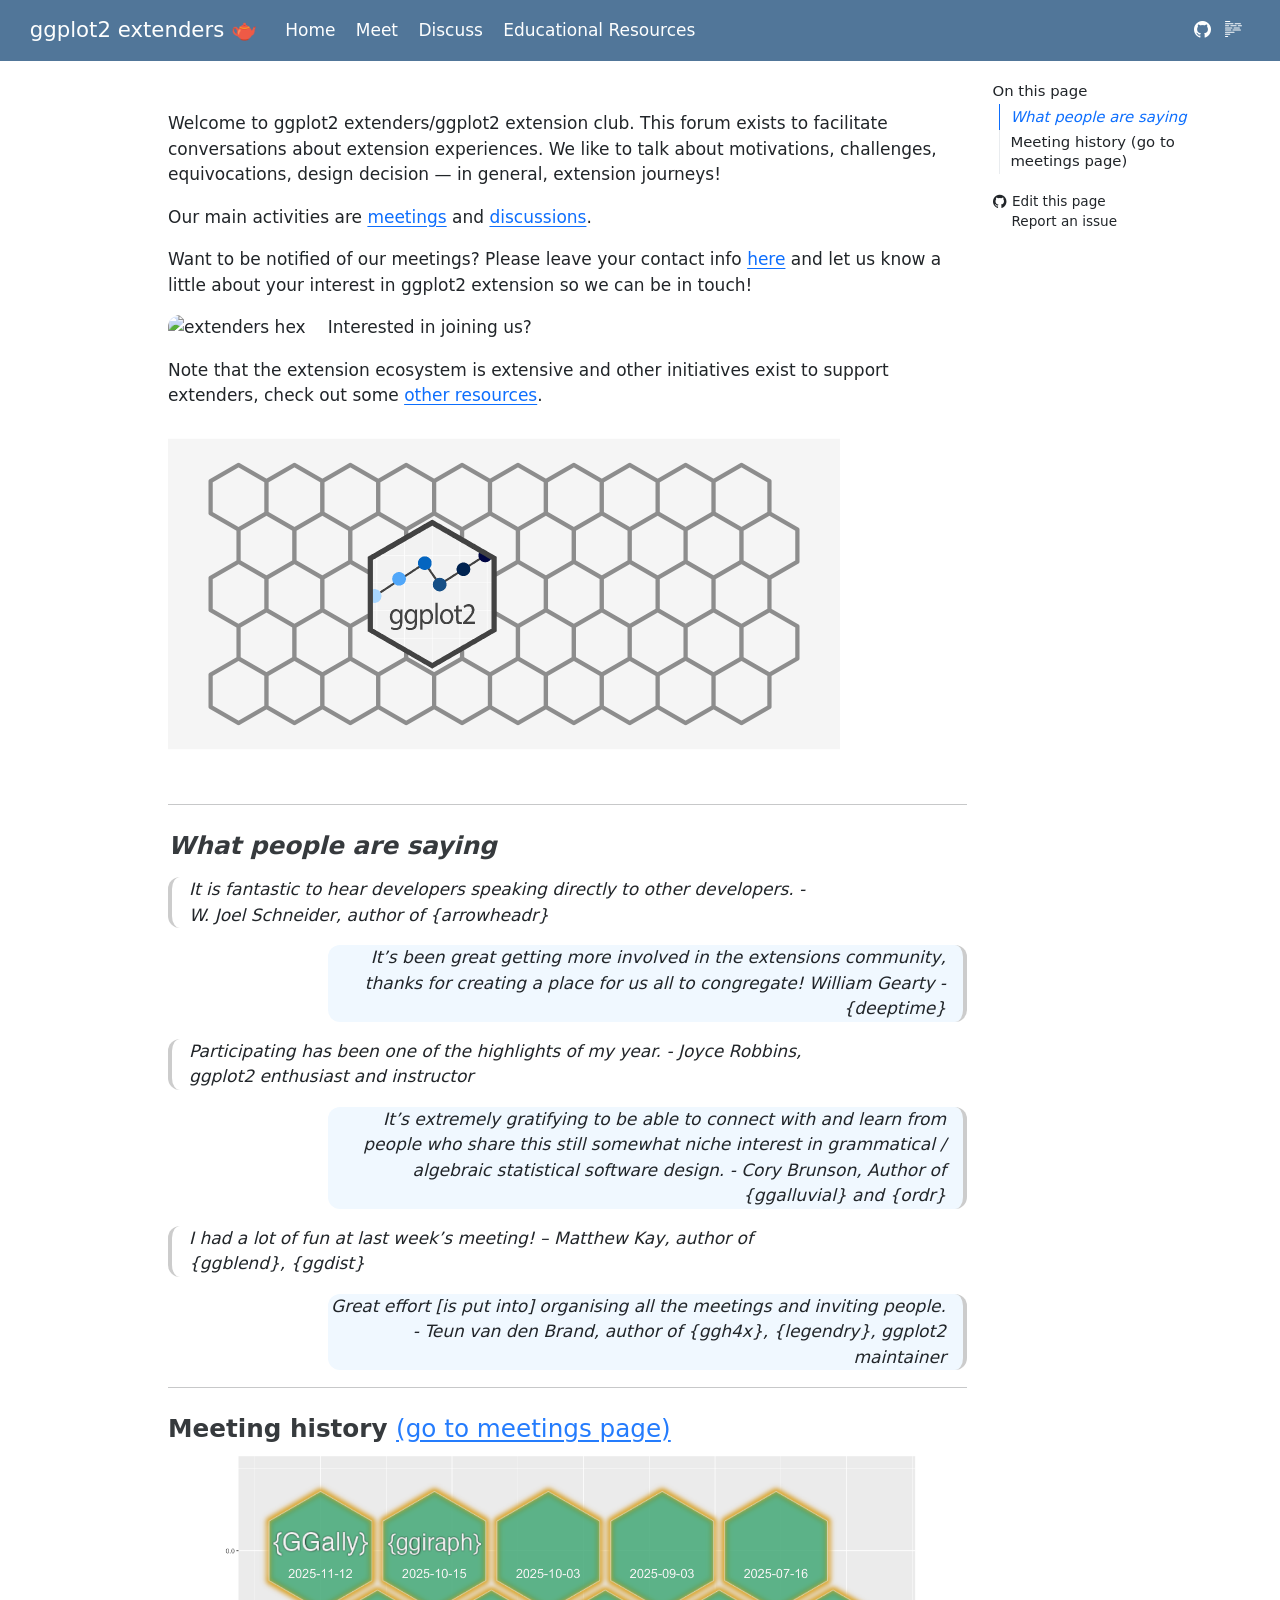
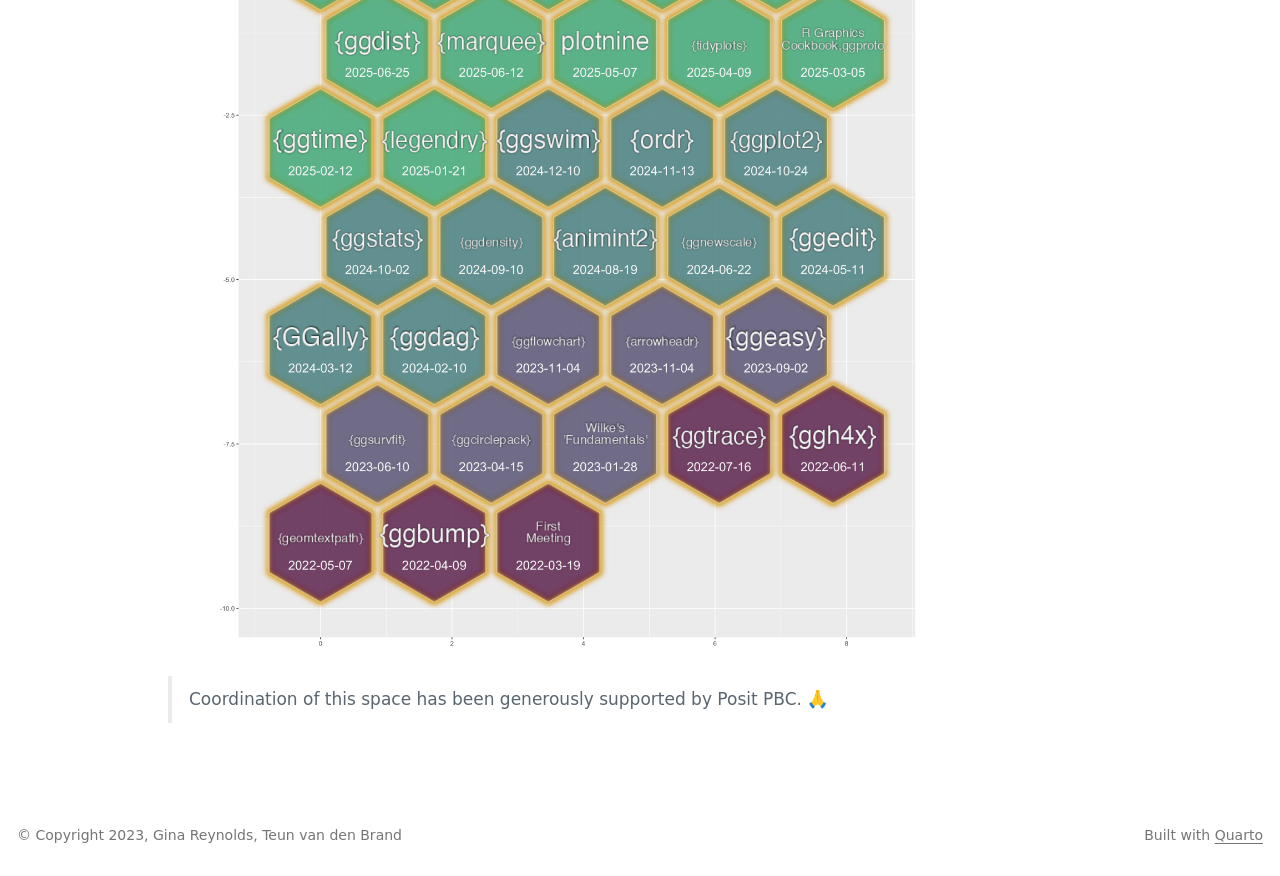
==== commit b98ca4f0: "2026 updates" ====
--- a/docs/index.html
+++ b/docs/index.html
@@ -2,7 +2,7 @@
 <html xmlns="http://www.w3.org/1999/xhtml" lang="en" xml:lang="en"><head>
 
 <meta charset="utf-8">
-<meta name="generator" content="quarto-1.5.47">
+<meta name="generator" content="quarto-1.8.27">
 
 <meta name="viewport" content="width=device-width, initial-scale=1.0, user-scalable=yes">
 
@@ -30,15 +30,17 @@
 <script src="site_libs/quarto-search/fuse.min.js"></script>
 <script src="site_libs/quarto-search/quarto-search.js"></script>
 <meta name="quarto:offset" content="./">
-<script src="site_libs/quarto-html/quarto.js"></script>
+<script src="site_libs/quarto-html/quarto.js" type="module"></script>
+<script src="site_libs/quarto-html/tabsets/tabsets.js" type="module"></script>
+<script src="site_libs/quarto-html/axe/axe-check.js" type="module"></script>
 <script src="site_libs/quarto-html/popper.min.js"></script>
 <script src="site_libs/quarto-html/tippy.umd.min.js"></script>
 <script src="site_libs/quarto-html/anchor.min.js"></script>
 <link href="site_libs/quarto-html/tippy.css" rel="stylesheet">
-<link href="site_libs/quarto-html/quarto-syntax-highlighting.css" rel="stylesheet" id="quarto-text-highlighting-styles">
+<link href="site_libs/quarto-html/quarto-syntax-highlighting-ed96de9b727972fe78a7b5d16c58bf87.css" rel="stylesheet" id="quarto-text-highlighting-styles">
 <script src="site_libs/bootstrap/bootstrap.min.js"></script>
 <link href="site_libs/bootstrap/bootstrap-icons.css" rel="stylesheet">
-<link href="site_libs/bootstrap/bootstrap.min.css" rel="stylesheet" id="quarto-bootstrap" data-mode="light">
+<link href="site_libs/bootstrap/bootstrap-ff63373b1067ca6f91cf1456aa1f00a2.min.css" rel="stylesheet" append-hash="true" id="quarto-bootstrap" data-mode="light">
 <script id="quarto-search-options" type="application/json">{
   "location": "navbar",
   "copy-button": false,
@@ -70,7 +72,7 @@
 
 </head>
 
-<body class="nav-fixed">
+<body class="nav-fixed quarto-light">
 
 <div id="quarto-search-results"></div>
   <header id="quarto-header" class="headroom fixed-top">
@@ -127,12 +129,11 @@
   <ul>
   <li><a href="#what-people-are-saying" id="toc-what-people-are-saying" class="nav-link active" data-scroll-target="#what-people-are-saying"><em>What people are saying</em></a></li>
   <li><a href="#meeting-history-go-to-meetings-page" id="toc-meeting-history-go-to-meetings-page" class="nav-link" data-scroll-target="#meeting-history-go-to-meetings-page">Meeting history (go to meetings page)</a></li>
-  <li><a href="#coordination-of-this-space-is-generously-supported-by-posit-pbc." id="toc-coordination-of-this-space-is-generously-supported-by-posit-pbc." class="nav-link" data-scroll-target="#coordination-of-this-space-is-generously-supported-by-posit-pbc.">Coordination of this space is generously supported by Posit PBC. 🙏</a></li>
   </ul>
 <div class="toc-actions"><ul><li><a href="https://github.com/ggplot2-extenders/ggplot-extension-club/edit/main/index.qmd" class="toc-action"><i class="bi bi-github"></i>Edit this page</a></li><li><a href="https://github.com/ggplot2-extenders/ggplot-extension-club/issues/new" class="toc-action"><i class="bi empty"></i>Report an issue</a></li></ul></div></nav>
     </div>
 <!-- main -->
-<main class="content" id="quarto-document-content">
+<main class="content" id="quarto-document-content"><header id="title-block-header" class="quarto-title-block"></header>
 
 
 
@@ -227,248 +228,252 @@
 </div>
 </div>
 </div>
-</section>
-<section id="coordination-of-this-space-is-generously-supported-by-posit-pbc." class="level1">
-<h1>Coordination of this space is generously supported by Posit PBC. 🙏</h1>
+<blockquote class="blockquote">
+<p>Coordination of this space has been generously supported by Posit PBC. 🙏</p>
+</blockquote>
 
 
 </section>
 
 </main> <!-- /main -->
 <script id="quarto-html-after-body" type="application/javascript">
-window.document.addEventListener("DOMContentLoaded", function (event) {
-  const toggleBodyColorMode = (bsSheetEl) => {
-    const mode = bsSheetEl.getAttribute("data-mode");
-    const bodyEl = window.document.querySelector("body");
-    if (mode === "dark") {
-      bodyEl.classList.add("quarto-dark");
-      bodyEl.classList.remove("quarto-light");
-    } else {
-      bodyEl.classList.add("quarto-light");
-      bodyEl.classList.remove("quarto-dark");
-    }
-  }
-  const toggleBodyColorPrimary = () => {
-    const bsSheetEl = window.document.querySelector("link#quarto-bootstrap");
-    if (bsSheetEl) {
-      toggleBodyColorMode(bsSheetEl);
-    }
-  }
-  toggleBodyColorPrimary();  
-  const icon = "";
-  const anchorJS = new window.AnchorJS();
-  anchorJS.options = {
-    placement: 'right',
-    icon: icon
-  };
-  anchorJS.add('.anchored');
-  const isCodeAnnotation = (el) => {
-    for (const clz of el.classList) {
-      if (clz.startsWith('code-annotation-')) {                     
-        return true;
-      }
-    }
-    return false;
-  }
-  const onCopySuccess = function(e) {
-    // button target
-    const button = e.trigger;
-    // don't keep focus
-    button.blur();
-    // flash "checked"
-    button.classList.add('code-copy-button-checked');
-    var currentTitle = button.getAttribute("title");
-    button.setAttribute("title", "Copied!");
-    let tooltip;
-    if (window.bootstrap) {
-      button.setAttribute("data-bs-toggle", "tooltip");
-      button.setAttribute("data-bs-placement", "left");
-      button.setAttribute("data-bs-title", "Copied!");
-      tooltip = new bootstrap.Tooltip(button, 
-        { trigger: "manual", 
-          customClass: "code-copy-button-tooltip",
-          offset: [0, -8]});
-      tooltip.show();    
-    }
-    setTimeout(function() {
-      if (tooltip) {
-        tooltip.hide();
-        button.removeAttribute("data-bs-title");
-        button.removeAttribute("data-bs-toggle");
-        button.removeAttribute("data-bs-placement");
-      }
-      button.setAttribute("title", currentTitle);
-      button.classList.remove('code-copy-button-checked');
-    }, 1000);
-    // clear code selection
-    e.clearSelection();
-  }
-  const getTextToCopy = function(trigger) {
-      const codeEl = trigger.previousElementSibling.cloneNode(true);
+  window.document.addEventListener("DOMContentLoaded", function (event) {
+    const icon = "";
+    const anchorJS = new window.AnchorJS();
+    anchorJS.options = {
+      placement: 'right',
+      icon: icon
+    };
+    anchorJS.add('.anchored');
+    const isCodeAnnotation = (el) => {
+      for (const clz of el.classList) {
+        if (clz.startsWith('code-annotation-')) {                     
+          return true;
+        }
+      }
+      return false;
+    }
+    const onCopySuccess = function(e) {
+      // button target
+      const button = e.trigger;
+      // don't keep focus
+      button.blur();
+      // flash "checked"
+      button.classList.add('code-copy-button-checked');
+      var currentTitle = button.getAttribute("title");
+      button.setAttribute("title", "Copied!");
+      let tooltip;
+      if (window.bootstrap) {
+        button.setAttribute("data-bs-toggle", "tooltip");
+        button.setAttribute("data-bs-placement", "left");
+        button.setAttribute("data-bs-title", "Copied!");
+        tooltip = new bootstrap.Tooltip(button, 
+          { trigger: "manual", 
+            customClass: "code-copy-button-tooltip",
+            offset: [0, -8]});
+        tooltip.show();    
+      }
+      setTimeout(function() {
+        if (tooltip) {
+          tooltip.hide();
+          button.removeAttribute("data-bs-title");
+          button.removeAttribute("data-bs-toggle");
+          button.removeAttribute("data-bs-placement");
+        }
+        button.setAttribute("title", currentTitle);
+        button.classList.remove('code-copy-button-checked');
+      }, 1000);
+      // clear code selection
+      e.clearSelection();
+    }
+    const getTextToCopy = function(trigger) {
+      const outerScaffold = trigger.parentElement.cloneNode(true);
+      const codeEl = outerScaffold.querySelector('code');
       for (const childEl of codeEl.children) {
         if (isCodeAnnotation(childEl)) {
           childEl.remove();
         }
       }
       return codeEl.innerText;
-  }
-  const clipboard = new window.ClipboardJS('.code-copy-button:not([data-in-quarto-modal])', {
-    text: getTextToCopy
-  });
-  clipboard.on('success', onCopySuccess);
-  if (window.document.getElementById('quarto-embedded-source-code-modal')) {
-    // For code content inside modals, clipBoardJS needs to be initialized with a container option
-    // TODO: Check when it could be a function (https://github.com/zenorocha/clipboard.js/issues/860)
-    const clipboardModal = new window.ClipboardJS('.code-copy-button[data-in-quarto-modal]', {
-      text: getTextToCopy,
-      container: window.document.getElementById('quarto-embedded-source-code-modal')
+    }
+    const clipboard = new window.ClipboardJS('.code-copy-button:not([data-in-quarto-modal])', {
+      text: getTextToCopy
     });
-    clipboardModal.on('success', onCopySuccess);
-  }
-    var localhostRegex = new RegExp(/^(?:http|https):\/\/localhost\:?[0-9]*\//);
-    var mailtoRegex = new RegExp(/^mailto:/);
-      var filterRegex = new RegExp('/' + window.location.host + '/');
-    var isInternal = (href) => {
-        return filterRegex.test(href) || localhostRegex.test(href) || mailtoRegex.test(href);
-    }
-    // Inspect non-navigation links and adorn them if external
- 	var links = window.document.querySelectorAll('a[href]:not(.nav-link):not(.navbar-brand):not(.toc-action):not(.sidebar-link):not(.sidebar-item-toggle):not(.pagination-link):not(.no-external):not([aria-hidden]):not(.dropdown-item):not(.quarto-navigation-tool):not(.about-link)');
-    for (var i=0; i<links.length; i++) {
-      const link = links[i];
-      if (!isInternal(link.href)) {
-        // undo the damage that might have been done by quarto-nav.js in the case of
-        // links that we want to consider external
-        if (link.dataset.originalHref !== undefined) {
-          link.href = link.dataset.originalHref;
-        }
-      }
-    }
-  function tippyHover(el, contentFn, onTriggerFn, onUntriggerFn) {
-    const config = {
-      allowHTML: true,
-      maxWidth: 500,
-      delay: 100,
-      arrow: false,
-      appendTo: function(el) {
-          return el.parentElement;
-      },
-      interactive: true,
-      interactiveBorder: 10,
-      theme: 'quarto',
-      placement: 'bottom-start',
-    };
-    if (contentFn) {
-      config.content = contentFn;
-    }
-    if (onTriggerFn) {
-      config.onTrigger = onTriggerFn;
-    }
-    if (onUntriggerFn) {
-      config.onUntrigger = onUntriggerFn;
-    }
-    window.tippy(el, config); 
-  }
-  const noterefs = window.document.querySelectorAll('a[role="doc-noteref"]');
-  for (var i=0; i<noterefs.length; i++) {
-    const ref = noterefs[i];
-    tippyHover(ref, function() {
-      // use id or data attribute instead here
-      let href = ref.getAttribute('data-footnote-href') || ref.getAttribute('href');
-      try { href = new URL(href).hash; } catch {}
-      const id = href.replace(/^#\/?/, "");
-      const note = window.document.getElementById(id);
-      if (note) {
-        return note.innerHTML;
+    clipboard.on('success', onCopySuccess);
+    if (window.document.getElementById('quarto-embedded-source-code-modal')) {
+      const clipboardModal = new window.ClipboardJS('.code-copy-button[data-in-quarto-modal]', {
+        text: getTextToCopy,
+        container: window.document.getElementById('quarto-embedded-source-code-modal')
+      });
+      clipboardModal.on('success', onCopySuccess);
+    }
+      var localhostRegex = new RegExp(/^(?:http|https):\/\/localhost\:?[0-9]*\//);
+      var mailtoRegex = new RegExp(/^mailto:/);
+        var filterRegex = new RegExp('/' + window.location.host + '/');
+      var isInternal = (href) => {
+          return filterRegex.test(href) || localhostRegex.test(href) || mailtoRegex.test(href);
+      }
+      // Inspect non-navigation links and adorn them if external
+     var links = window.document.querySelectorAll('a[href]:not(.nav-link):not(.navbar-brand):not(.toc-action):not(.sidebar-link):not(.sidebar-item-toggle):not(.pagination-link):not(.no-external):not([aria-hidden]):not(.dropdown-item):not(.quarto-navigation-tool):not(.about-link)');
+      for (var i=0; i<links.length; i++) {
+        const link = links[i];
+        if (!isInternal(link.href)) {
+          // undo the damage that might have been done by quarto-nav.js in the case of
+          // links that we want to consider external
+          if (link.dataset.originalHref !== undefined) {
+            link.href = link.dataset.originalHref;
+          }
+        }
+      }
+    function tippyHover(el, contentFn, onTriggerFn, onUntriggerFn) {
+      const config = {
+        allowHTML: true,
+        maxWidth: 500,
+        delay: 100,
+        arrow: false,
+        appendTo: function(el) {
+            return el.parentElement;
+        },
+        interactive: true,
+        interactiveBorder: 10,
+        theme: 'quarto',
+        placement: 'bottom-start',
+      };
+      if (contentFn) {
+        config.content = contentFn;
+      }
+      if (onTriggerFn) {
+        config.onTrigger = onTriggerFn;
+      }
+      if (onUntriggerFn) {
+        config.onUntrigger = onUntriggerFn;
+      }
+      window.tippy(el, config); 
+    }
+    const noterefs = window.document.querySelectorAll('a[role="doc-noteref"]');
+    for (var i=0; i<noterefs.length; i++) {
+      const ref = noterefs[i];
+      tippyHover(ref, function() {
+        // use id or data attribute instead here
+        let href = ref.getAttribute('data-footnote-href') || ref.getAttribute('href');
+        try { href = new URL(href).hash; } catch {}
+        const id = href.replace(/^#\/?/, "");
+        const note = window.document.getElementById(id);
+        if (note) {
+          return note.innerHTML;
+        } else {
+          return "";
+        }
+      });
+    }
+    const xrefs = window.document.querySelectorAll('a.quarto-xref');
+    const processXRef = (id, note) => {
+      // Strip column container classes
+      const stripColumnClz = (el) => {
+        el.classList.remove("page-full", "page-columns");
+        if (el.children) {
+          for (const child of el.children) {
+            stripColumnClz(child);
+          }
+        }
+      }
+      stripColumnClz(note)
+      if (id === null || id.startsWith('sec-')) {
+        // Special case sections, only their first couple elements
+        const container = document.createElement("div");
+        if (note.children && note.children.length > 2) {
+          container.appendChild(note.children[0].cloneNode(true));
+          for (let i = 1; i < note.children.length; i++) {
+            const child = note.children[i];
+            if (child.tagName === "P" && child.innerText === "") {
+              continue;
+            } else {
+              container.appendChild(child.cloneNode(true));
+              break;
+            }
+          }
+          if (window.Quarto?.typesetMath) {
+            window.Quarto.typesetMath(container);
+          }
+          return container.innerHTML
+        } else {
+          if (window.Quarto?.typesetMath) {
+            window.Quarto.typesetMath(note);
+          }
+          return note.innerHTML;
+        }
       } else {
-        return "";
-      }
-    });
-  }
-  const xrefs = window.document.querySelectorAll('a.quarto-xref');
-  const processXRef = (id, note) => {
-    // Strip column container classes
-    const stripColumnClz = (el) => {
-      el.classList.remove("page-full", "page-columns");
-      if (el.children) {
-        for (const child of el.children) {
-          stripColumnClz(child);
-        }
-      }
-    }
-    stripColumnClz(note)
-    if (id === null || id.startsWith('sec-')) {
-      // Special case sections, only their first couple elements
-      const container = document.createElement("div");
-      if (note.children && note.children.length > 2) {
-        container.appendChild(note.children[0].cloneNode(true));
-        for (let i = 1; i < note.children.length; i++) {
-          const child = note.children[i];
-          if (child.tagName === "P" && child.innerText === "") {
-            continue;
-          } else {
-            container.appendChild(child.cloneNode(true));
-            break;
-          }
-        }
-        if (window.Quarto?.typesetMath) {
-          window.Quarto.typesetMath(container);
-        }
-        return container.innerHTML
-      } else {
+        // Remove any anchor links if they are present
+        const anchorLink = note.querySelector('a.anchorjs-link');
+        if (anchorLink) {
+          anchorLink.remove();
+        }
         if (window.Quarto?.typesetMath) {
           window.Quarto.typesetMath(note);
         }
-        return note.innerHTML;
-      }
-    } else {
-      // Remove any anchor links if they are present
-      const anchorLink = note.querySelector('a.anchorjs-link');
-      if (anchorLink) {
-        anchorLink.remove();
-      }
-      if (window.Quarto?.typesetMath) {
-        window.Quarto.typesetMath(note);
-      }
-      // TODO in 1.5, we should make sure this works without a callout special case
-      if (note.classList.contains("callout")) {
-        return note.outerHTML;
-      } else {
-        return note.innerHTML;
-      }
-    }
-  }
-  for (var i=0; i<xrefs.length; i++) {
-    const xref = xrefs[i];
-    tippyHover(xref, undefined, function(instance) {
-      instance.disable();
-      let url = xref.getAttribute('href');
-      let hash = undefined; 
-      if (url.startsWith('#')) {
-        hash = url;
-      } else {
-        try { hash = new URL(url).hash; } catch {}
-      }
-      if (hash) {
-        const id = hash.replace(/^#\/?/, "");
-        const note = window.document.getElementById(id);
-        if (note !== null) {
-          try {
-            const html = processXRef(id, note.cloneNode(true));
-            instance.setContent(html);
-          } finally {
-            instance.enable();
-            instance.show();
-          }
+        if (note.classList.contains("callout")) {
+          return note.outerHTML;
         } else {
-          // See if we can fetch this
-          fetch(url.split('#')[0])
+          return note.innerHTML;
+        }
+      }
+    }
+    for (var i=0; i<xrefs.length; i++) {
+      const xref = xrefs[i];
+      tippyHover(xref, undefined, function(instance) {
+        instance.disable();
+        let url = xref.getAttribute('href');
+        let hash = undefined; 
+        if (url.startsWith('#')) {
+          hash = url;
+        } else {
+          try { hash = new URL(url).hash; } catch {}
+        }
+        if (hash) {
+          const id = hash.replace(/^#\/?/, "");
+          const note = window.document.getElementById(id);
+          if (note !== null) {
+            try {
+              const html = processXRef(id, note.cloneNode(true));
+              instance.setContent(html);
+            } finally {
+              instance.enable();
+              instance.show();
+            }
+          } else {
+            // See if we can fetch this
+            fetch(url.split('#')[0])
+            .then(res => res.text())
+            .then(html => {
+              const parser = new DOMParser();
+              const htmlDoc = parser.parseFromString(html, "text/html");
+              const note = htmlDoc.getElementById(id);
+              if (note !== null) {
+                const html = processXRef(id, note);
+                instance.setContent(html);
+              } 
+            }).finally(() => {
+              instance.enable();
+              instance.show();
+            });
+          }
+        } else {
+          // See if we can fetch a full url (with no hash to target)
+          // This is a special case and we should probably do some content thinning / targeting
+          fetch(url)
           .then(res => res.text())
           .then(html => {
             const parser = new DOMParser();
             const htmlDoc = parser.parseFromString(html, "text/html");
-            const note = htmlDoc.getElementById(id);
+            const note = htmlDoc.querySelector('main.content');
             if (note !== null) {
-              const html = processXRef(id, note);
+              // This should only happen for chapter cross references
+              // (since there is no id in the URL)
+              // remove the first header
+              if (note.children.length > 0 && note.children[0].tagName === "HEADER") {
+                note.children[0].remove();
+              }
+              const html = processXRef(null, note);
               instance.setContent(html);
             } 
           }).finally(() => {
@@ -476,185 +481,161 @@
             instance.show();
           });
         }
+      }, function(instance) {
+      });
+    }
+        let selectedAnnoteEl;
+        const selectorForAnnotation = ( cell, annotation) => {
+          let cellAttr = 'data-code-cell="' + cell + '"';
+          let lineAttr = 'data-code-annotation="' +  annotation + '"';
+          const selector = 'span[' + cellAttr + '][' + lineAttr + ']';
+          return selector;
+        }
+        const selectCodeLines = (annoteEl) => {
+          const doc = window.document;
+          const targetCell = annoteEl.getAttribute("data-target-cell");
+          const targetAnnotation = annoteEl.getAttribute("data-target-annotation");
+          const annoteSpan = window.document.querySelector(selectorForAnnotation(targetCell, targetAnnotation));
+          const lines = annoteSpan.getAttribute("data-code-lines").split(",");
+          const lineIds = lines.map((line) => {
+            return targetCell + "-" + line;
+          })
+          let top = null;
+          let height = null;
+          let parent = null;
+          if (lineIds.length > 0) {
+              //compute the position of the single el (top and bottom and make a div)
+              const el = window.document.getElementById(lineIds[0]);
+              top = el.offsetTop;
+              height = el.offsetHeight;
+              parent = el.parentElement.parentElement;
+            if (lineIds.length > 1) {
+              const lastEl = window.document.getElementById(lineIds[lineIds.length - 1]);
+              const bottom = lastEl.offsetTop + lastEl.offsetHeight;
+              height = bottom - top;
+            }
+            if (top !== null && height !== null && parent !== null) {
+              // cook up a div (if necessary) and position it 
+              let div = window.document.getElementById("code-annotation-line-highlight");
+              if (div === null) {
+                div = window.document.createElement("div");
+                div.setAttribute("id", "code-annotation-line-highlight");
+                div.style.position = 'absolute';
+                parent.appendChild(div);
+              }
+              div.style.top = top - 2 + "px";
+              div.style.height = height + 4 + "px";
+              div.style.left = 0;
+              let gutterDiv = window.document.getElementById("code-annotation-line-highlight-gutter");
+              if (gutterDiv === null) {
+                gutterDiv = window.document.createElement("div");
+                gutterDiv.setAttribute("id", "code-annotation-line-highlight-gutter");
+                gutterDiv.style.position = 'absolute';
+                const codeCell = window.document.getElementById(targetCell);
+                const gutter = codeCell.querySelector('.code-annotation-gutter');
+                gutter.appendChild(gutterDiv);
+              }
+              gutterDiv.style.top = top - 2 + "px";
+              gutterDiv.style.height = height + 4 + "px";
+            }
+            selectedAnnoteEl = annoteEl;
+          }
+        };
+        const unselectCodeLines = () => {
+          const elementsIds = ["code-annotation-line-highlight", "code-annotation-line-highlight-gutter"];
+          elementsIds.forEach((elId) => {
+            const div = window.document.getElementById(elId);
+            if (div) {
+              div.remove();
+            }
+          });
+          selectedAnnoteEl = undefined;
+        };
+          // Handle positioning of the toggle
+      window.addEventListener(
+        "resize",
+        throttle(() => {
+          elRect = undefined;
+          if (selectedAnnoteEl) {
+            selectCodeLines(selectedAnnoteEl);
+          }
+        }, 10)
+      );
+      function throttle(fn, ms) {
+      let throttle = false;
+      let timer;
+        return (...args) => {
+          if(!throttle) { // first call gets through
+              fn.apply(this, args);
+              throttle = true;
+          } else { // all the others get throttled
+              if(timer) clearTimeout(timer); // cancel #2
+              timer = setTimeout(() => {
+                fn.apply(this, args);
+                timer = throttle = false;
+              }, ms);
+          }
+        };
+      }
+        // Attach click handler to the DT
+        const annoteDls = window.document.querySelectorAll('dt[data-target-cell]');
+        for (const annoteDlNode of annoteDls) {
+          annoteDlNode.addEventListener('click', (event) => {
+            const clickedEl = event.target;
+            if (clickedEl !== selectedAnnoteEl) {
+              unselectCodeLines();
+              const activeEl = window.document.querySelector('dt[data-target-cell].code-annotation-active');
+              if (activeEl) {
+                activeEl.classList.remove('code-annotation-active');
+              }
+              selectCodeLines(clickedEl);
+              clickedEl.classList.add('code-annotation-active');
+            } else {
+              // Unselect the line
+              unselectCodeLines();
+              clickedEl.classList.remove('code-annotation-active');
+            }
+          });
+        }
+    const findCites = (el) => {
+      const parentEl = el.parentElement;
+      if (parentEl) {
+        const cites = parentEl.dataset.cites;
+        if (cites) {
+          return {
+            el,
+            cites: cites.split(' ')
+          };
+        } else {
+          return findCites(el.parentElement)
+        }
       } else {
-        // See if we can fetch a full url (with no hash to target)
-        // This is a special case and we should probably do some content thinning / targeting
-        fetch(url)
-        .then(res => res.text())
-        .then(html => {
-          const parser = new DOMParser();
-          const htmlDoc = parser.parseFromString(html, "text/html");
-          const note = htmlDoc.querySelector('main.content');
-          if (note !== null) {
-            // This should only happen for chapter cross references
-            // (since there is no id in the URL)
-            // remove the first header
-            if (note.children.length > 0 && note.children[0].tagName === "HEADER") {
-              note.children[0].remove();
+        return undefined;
+      }
+    };
+    var bibliorefs = window.document.querySelectorAll('a[role="doc-biblioref"]');
+    for (var i=0; i<bibliorefs.length; i++) {
+      const ref = bibliorefs[i];
+      const citeInfo = findCites(ref);
+      if (citeInfo) {
+        tippyHover(citeInfo.el, function() {
+          var popup = window.document.createElement('div');
+          citeInfo.cites.forEach(function(cite) {
+            var citeDiv = window.document.createElement('div');
+            citeDiv.classList.add('hanging-indent');
+            citeDiv.classList.add('csl-entry');
+            var biblioDiv = window.document.getElementById('ref-' + cite);
+            if (biblioDiv) {
+              citeDiv.innerHTML = biblioDiv.innerHTML;
             }
-            const html = processXRef(null, note);
-            instance.setContent(html);
-          } 
-        }).finally(() => {
-          instance.enable();
-          instance.show();
+            popup.appendChild(citeDiv);
+          });
+          return popup.innerHTML;
         });
       }
-    }, function(instance) {
-    });
-  }
-      let selectedAnnoteEl;
-      const selectorForAnnotation = ( cell, annotation) => {
-        let cellAttr = 'data-code-cell="' + cell + '"';
-        let lineAttr = 'data-code-annotation="' +  annotation + '"';
-        const selector = 'span[' + cellAttr + '][' + lineAttr + ']';
-        return selector;
-      }
-      const selectCodeLines = (annoteEl) => {
-        const doc = window.document;
-        const targetCell = annoteEl.getAttribute("data-target-cell");
-        const targetAnnotation = annoteEl.getAttribute("data-target-annotation");
-        const annoteSpan = window.document.querySelector(selectorForAnnotation(targetCell, targetAnnotation));
-        const lines = annoteSpan.getAttribute("data-code-lines").split(",");
-        const lineIds = lines.map((line) => {
-          return targetCell + "-" + line;
-        })
-        let top = null;
-        let height = null;
-        let parent = null;
-        if (lineIds.length > 0) {
-            //compute the position of the single el (top and bottom and make a div)
-            const el = window.document.getElementById(lineIds[0]);
-            top = el.offsetTop;
-            height = el.offsetHeight;
-            parent = el.parentElement.parentElement;
-          if (lineIds.length > 1) {
-            const lastEl = window.document.getElementById(lineIds[lineIds.length - 1]);
-            const bottom = lastEl.offsetTop + lastEl.offsetHeight;
-            height = bottom - top;
-          }
-          if (top !== null && height !== null && parent !== null) {
-            // cook up a div (if necessary) and position it 
-            let div = window.document.getElementById("code-annotation-line-highlight");
-            if (div === null) {
-              div = window.document.createElement("div");
-              div.setAttribute("id", "code-annotation-line-highlight");
-              div.style.position = 'absolute';
-              parent.appendChild(div);
-            }
-            div.style.top = top - 2 + "px";
-            div.style.height = height + 4 + "px";
-            div.style.left = 0;
-            let gutterDiv = window.document.getElementById("code-annotation-line-highlight-gutter");
-            if (gutterDiv === null) {
-              gutterDiv = window.document.createElement("div");
-              gutterDiv.setAttribute("id", "code-annotation-line-highlight-gutter");
-              gutterDiv.style.position = 'absolute';
-              const codeCell = window.document.getElementById(targetCell);
-              const gutter = codeCell.querySelector('.code-annotation-gutter');
-              gutter.appendChild(gutterDiv);
-            }
-            gutterDiv.style.top = top - 2 + "px";
-            gutterDiv.style.height = height + 4 + "px";
-          }
-          selectedAnnoteEl = annoteEl;
-        }
-      };
-      const unselectCodeLines = () => {
-        const elementsIds = ["code-annotation-line-highlight", "code-annotation-line-highlight-gutter"];
-        elementsIds.forEach((elId) => {
-          const div = window.document.getElementById(elId);
-          if (div) {
-            div.remove();
-          }
-        });
-        selectedAnnoteEl = undefined;
-      };
-        // Handle positioning of the toggle
-    window.addEventListener(
-      "resize",
-      throttle(() => {
-        elRect = undefined;
-        if (selectedAnnoteEl) {
-          selectCodeLines(selectedAnnoteEl);
-        }
-      }, 10)
-    );
-    function throttle(fn, ms) {
-    let throttle = false;
-    let timer;
-      return (...args) => {
-        if(!throttle) { // first call gets through
-            fn.apply(this, args);
-            throttle = true;
-        } else { // all the others get throttled
-            if(timer) clearTimeout(timer); // cancel #2
-            timer = setTimeout(() => {
-              fn.apply(this, args);
-              timer = throttle = false;
-            }, ms);
-        }
-      };
-    }
-      // Attach click handler to the DT
-      const annoteDls = window.document.querySelectorAll('dt[data-target-cell]');
-      for (const annoteDlNode of annoteDls) {
-        annoteDlNode.addEventListener('click', (event) => {
-          const clickedEl = event.target;
-          if (clickedEl !== selectedAnnoteEl) {
-            unselectCodeLines();
-            const activeEl = window.document.querySelector('dt[data-target-cell].code-annotation-active');
-            if (activeEl) {
-              activeEl.classList.remove('code-annotation-active');
-            }
-            selectCodeLines(clickedEl);
-            clickedEl.classList.add('code-annotation-active');
-          } else {
-            // Unselect the line
-            unselectCodeLines();
-            clickedEl.classList.remove('code-annotation-active');
-          }
-        });
-      }
-  const findCites = (el) => {
-    const parentEl = el.parentElement;
-    if (parentEl) {
-      const cites = parentEl.dataset.cites;
-      if (cites) {
-        return {
-          el,
-          cites: cites.split(' ')
-        };
-      } else {
-        return findCites(el.parentElement)
-      }
-    } else {
-      return undefined;
-    }
-  };
-  var bibliorefs = window.document.querySelectorAll('a[role="doc-biblioref"]');
-  for (var i=0; i<bibliorefs.length; i++) {
-    const ref = bibliorefs[i];
-    const citeInfo = findCites(ref);
-    if (citeInfo) {
-      tippyHover(citeInfo.el, function() {
-        var popup = window.document.createElement('div');
-        citeInfo.cites.forEach(function(cite) {
-          var citeDiv = window.document.createElement('div');
-          citeDiv.classList.add('hanging-indent');
-          citeDiv.classList.add('csl-entry');
-          var biblioDiv = window.document.getElementById('ref-' + cite);
-          if (biblioDiv) {
-            citeDiv.innerHTML = biblioDiv.innerHTML;
-          }
-          popup.appendChild(citeDiv);
-        });
-        return popup.innerHTML;
-      });
-    }
-  }
-});
-</script>
+    }
+  });
+  </script>
 </div> <!-- /content -->
 <footer class="footer">
   <div class="nav-footer">
--- a/docs/site_libs/quarto-html/quarto-syntax-highlighting-ed96de9b727972fe78a7b5d16c58bf87.css
+++ b/docs/site_libs/quarto-html/quarto-syntax-highlighting-ed96de9b727972fe78a7b5d16c58bf87.css
@@ -0,0 +1,236 @@
+/* quarto syntax highlight colors */
+:root {
+  --quarto-hl-ot-color: #003B4F;
+  --quarto-hl-at-color: #657422;
+  --quarto-hl-ss-color: #20794D;
+  --quarto-hl-an-color: #5E5E5E;
+  --quarto-hl-fu-color: #4758AB;
+  --quarto-hl-st-color: #20794D;
+  --quarto-hl-cf-color: #003B4F;
+  --quarto-hl-op-color: #5E5E5E;
+  --quarto-hl-er-color: #AD0000;
+  --quarto-hl-bn-color: #AD0000;
+  --quarto-hl-al-color: #AD0000;
+  --quarto-hl-va-color: #111111;
+  --quarto-hl-bu-color: inherit;
+  --quarto-hl-ex-color: inherit;
+  --quarto-hl-pp-color: #AD0000;
+  --quarto-hl-in-color: #5E5E5E;
+  --quarto-hl-vs-color: #20794D;
+  --quarto-hl-wa-color: #5E5E5E;
+  --quarto-hl-do-color: #5E5E5E;
+  --quarto-hl-im-color: #00769E;
+  --quarto-hl-ch-color: #20794D;
+  --quarto-hl-dt-color: #AD0000;
+  --quarto-hl-fl-color: #AD0000;
+  --quarto-hl-co-color: #5E5E5E;
+  --quarto-hl-cv-color: #5E5E5E;
+  --quarto-hl-cn-color: #8f5902;
+  --quarto-hl-sc-color: #5E5E5E;
+  --quarto-hl-dv-color: #AD0000;
+  --quarto-hl-kw-color: #003B4F;
+}
+
+/* other quarto variables */
+:root {
+  --quarto-font-monospace: SFMono-Regular, Menlo, Monaco, Consolas, "Liberation Mono", "Courier New", monospace;
+}
+
+/* syntax highlight based on Pandoc's rules */
+pre > code.sourceCode > span {
+  color: #003B4F;
+}
+
+code.sourceCode > span {
+  color: #003B4F;
+}
+
+div.sourceCode,
+div.sourceCode pre.sourceCode {
+  color: #003B4F;
+}
+
+/* Normal */
+code span {
+  color: #003B4F;
+}
+
+/* Alert */
+code span.al {
+  color: #AD0000;
+  font-style: inherit;
+}
+
+/* Annotation */
+code span.an {
+  color: #5E5E5E;
+  font-style: inherit;
+}
+
+/* Attribute */
+code span.at {
+  color: #657422;
+  font-style: inherit;
+}
+
+/* BaseN */
+code span.bn {
+  color: #AD0000;
+  font-style: inherit;
+}
+
+/* BuiltIn */
+code span.bu {
+  font-style: inherit;
+}
+
+/* ControlFlow */
+code span.cf {
+  color: #003B4F;
+  font-weight: bold;
+  font-style: inherit;
+}
+
+/* Char */
+code span.ch {
+  color: #20794D;
+  font-style: inherit;
+}
+
+/* Constant */
+code span.cn {
+  color: #8f5902;
+  font-style: inherit;
+}
+
+/* Comment */
+code span.co {
+  color: #5E5E5E;
+  font-style: inherit;
+}
+
+/* CommentVar */
+code span.cv {
+  color: #5E5E5E;
+  font-style: italic;
+}
+
+/* Documentation */
+code span.do {
+  color: #5E5E5E;
+  font-style: italic;
+}
+
+/* DataType */
+code span.dt {
+  color: #AD0000;
+  font-style: inherit;
+}
+
+/* DecVal */
+code span.dv {
+  color: #AD0000;
+  font-style: inherit;
+}
+
+/* Error */
+code span.er {
+  color: #AD0000;
+  font-style: inherit;
+}
+
+/* Extension */
+code span.ex {
+  font-style: inherit;
+}
+
+/* Float */
+code span.fl {
+  color: #AD0000;
+  font-style: inherit;
+}
+
+/* Function */
+code span.fu {
+  color: #4758AB;
+  font-style: inherit;
+}
+
+/* Import */
+code span.im {
+  color: #00769E;
+  font-style: inherit;
+}
+
+/* Information */
+code span.in {
+  color: #5E5E5E;
+  font-style: inherit;
+}
+
+/* Keyword */
+code span.kw {
+  color: #003B4F;
+  font-weight: bold;
+  font-style: inherit;
+}
+
+/* Operator */
+code span.op {
+  color: #5E5E5E;
+  font-style: inherit;
+}
+
+/* Other */
+code span.ot {
+  color: #003B4F;
+  font-style: inherit;
+}
+
+/* Preprocessor */
+code span.pp {
+  color: #AD0000;
+  font-style: inherit;
+}
+
+/* SpecialChar */
+code span.sc {
+  color: #5E5E5E;
+  font-style: inherit;
+}
+
+/* SpecialString */
+code span.ss {
+  color: #20794D;
+  font-style: inherit;
+}
+
+/* String */
+code span.st {
+  color: #20794D;
+  font-style: inherit;
+}
+
+/* Variable */
+code span.va {
+  color: #111111;
+  font-style: inherit;
+}
+
+/* VerbatimString */
+code span.vs {
+  color: #20794D;
+  font-style: inherit;
+}
+
+/* Warning */
+code span.wa {
+  color: #5E5E5E;
+  font-style: italic;
+}
+
+.prevent-inlining {
+  content: "</";
+}
+
+/*# sourceMappingURL=0920dd6d7437995b8cdf7429764427b1.css.map */
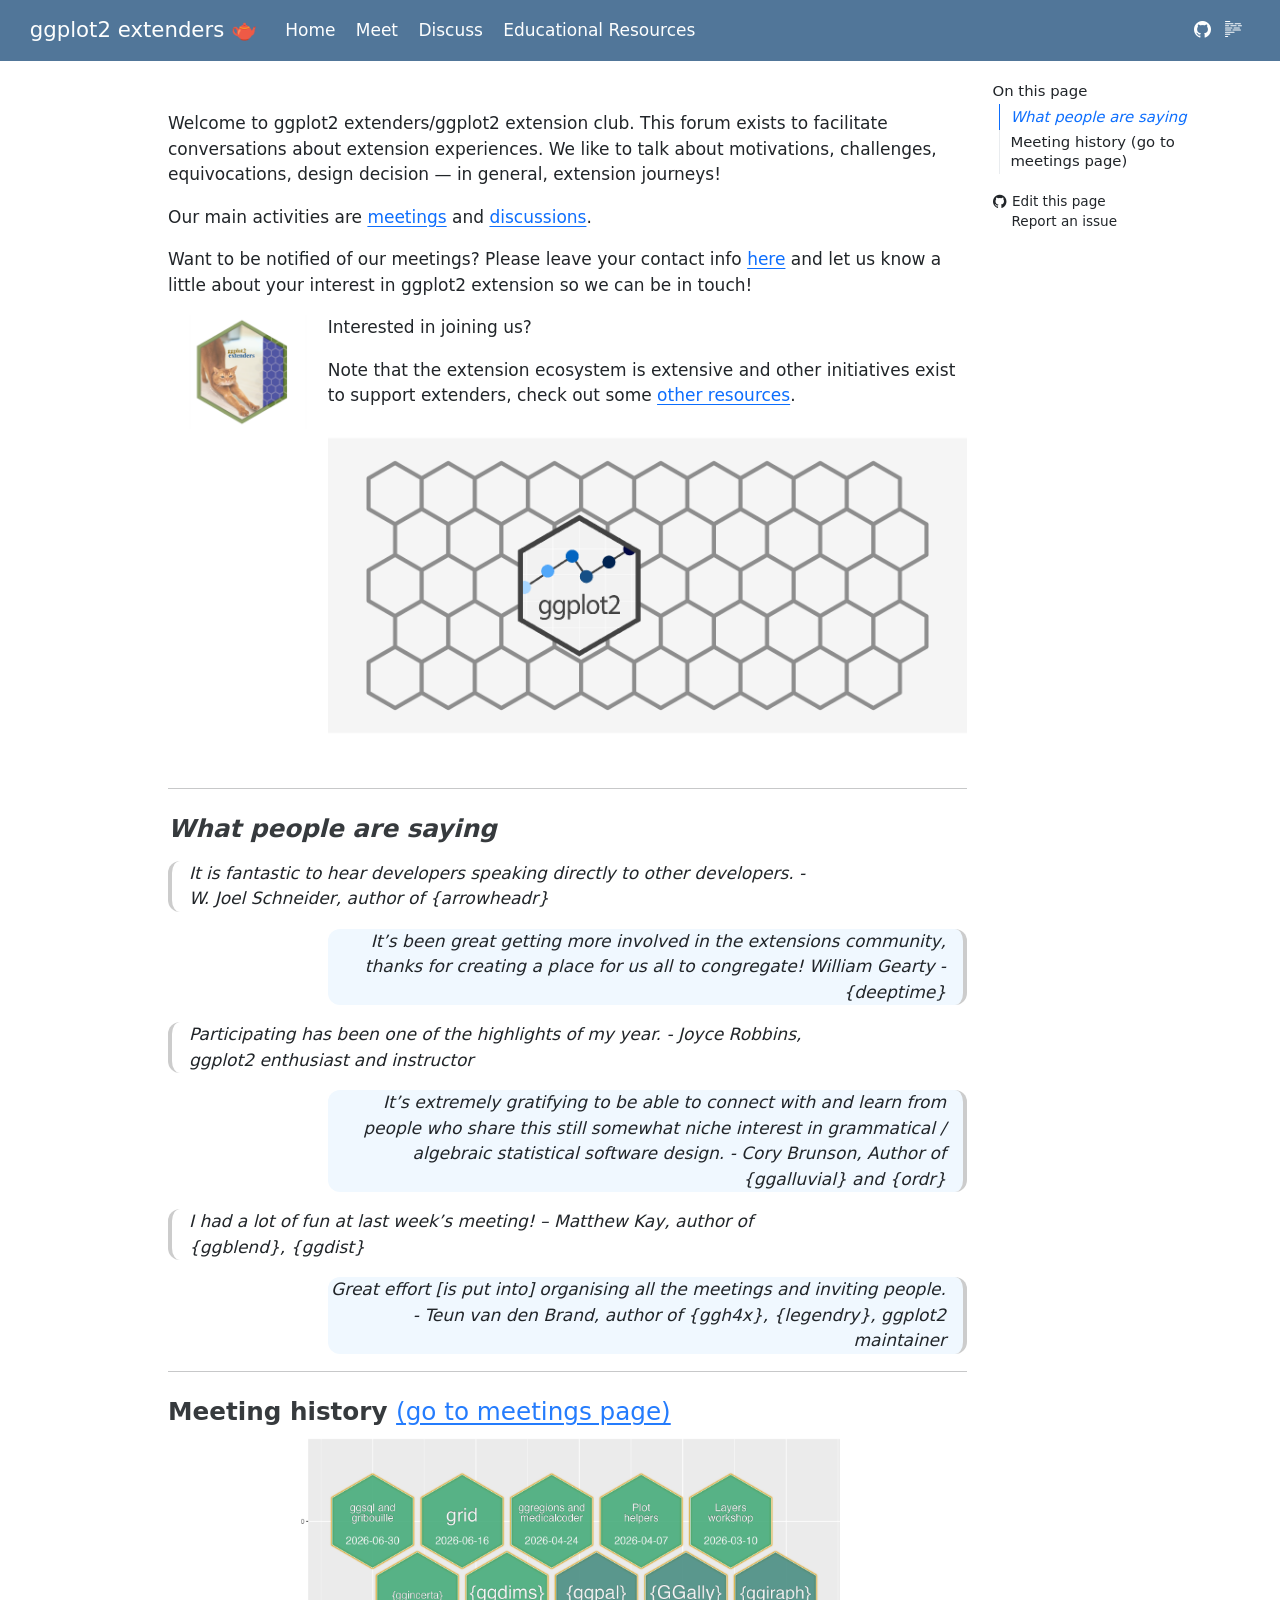
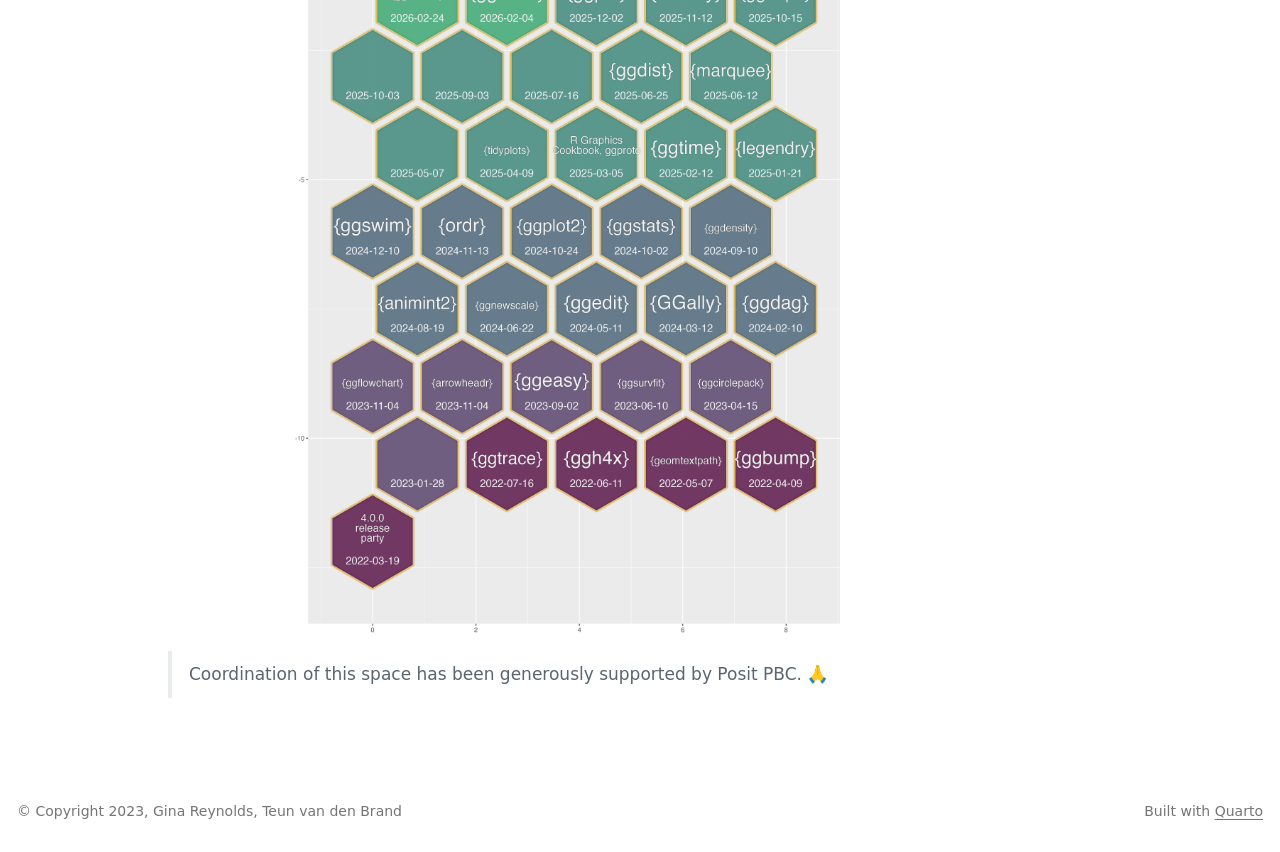
==== commit f9e1b842: "meeting hexes" ====
--- a/docs/index.html
+++ b/docs/index.html
@@ -219,15 +219,7 @@
 </section>
 <section id="meeting-history-go-to-meetings-page" class="level3">
 <h3 class="anchored" data-anchor-id="meeting-history-go-to-meetings-page">Meeting history <a href="./meetings.html">(go to meetings page)</a></h3>
-<div class="cell">
-<div class="cell-output-display">
-<div>
-<figure class="figure">
-<p><img src="index_files/figure-html/unnamed-chunk-4-1.png" class="img-fluid figure-img" width="1440"></p>
-</figure>
-</div>
-</div>
-</div>
+<p><img src="meeting-hexes.png" class="img-fluid"></p>
 <blockquote class="blockquote">
 <p>Coordination of this space has been generously supported by Posit PBC. 🙏</p>
 </blockquote>
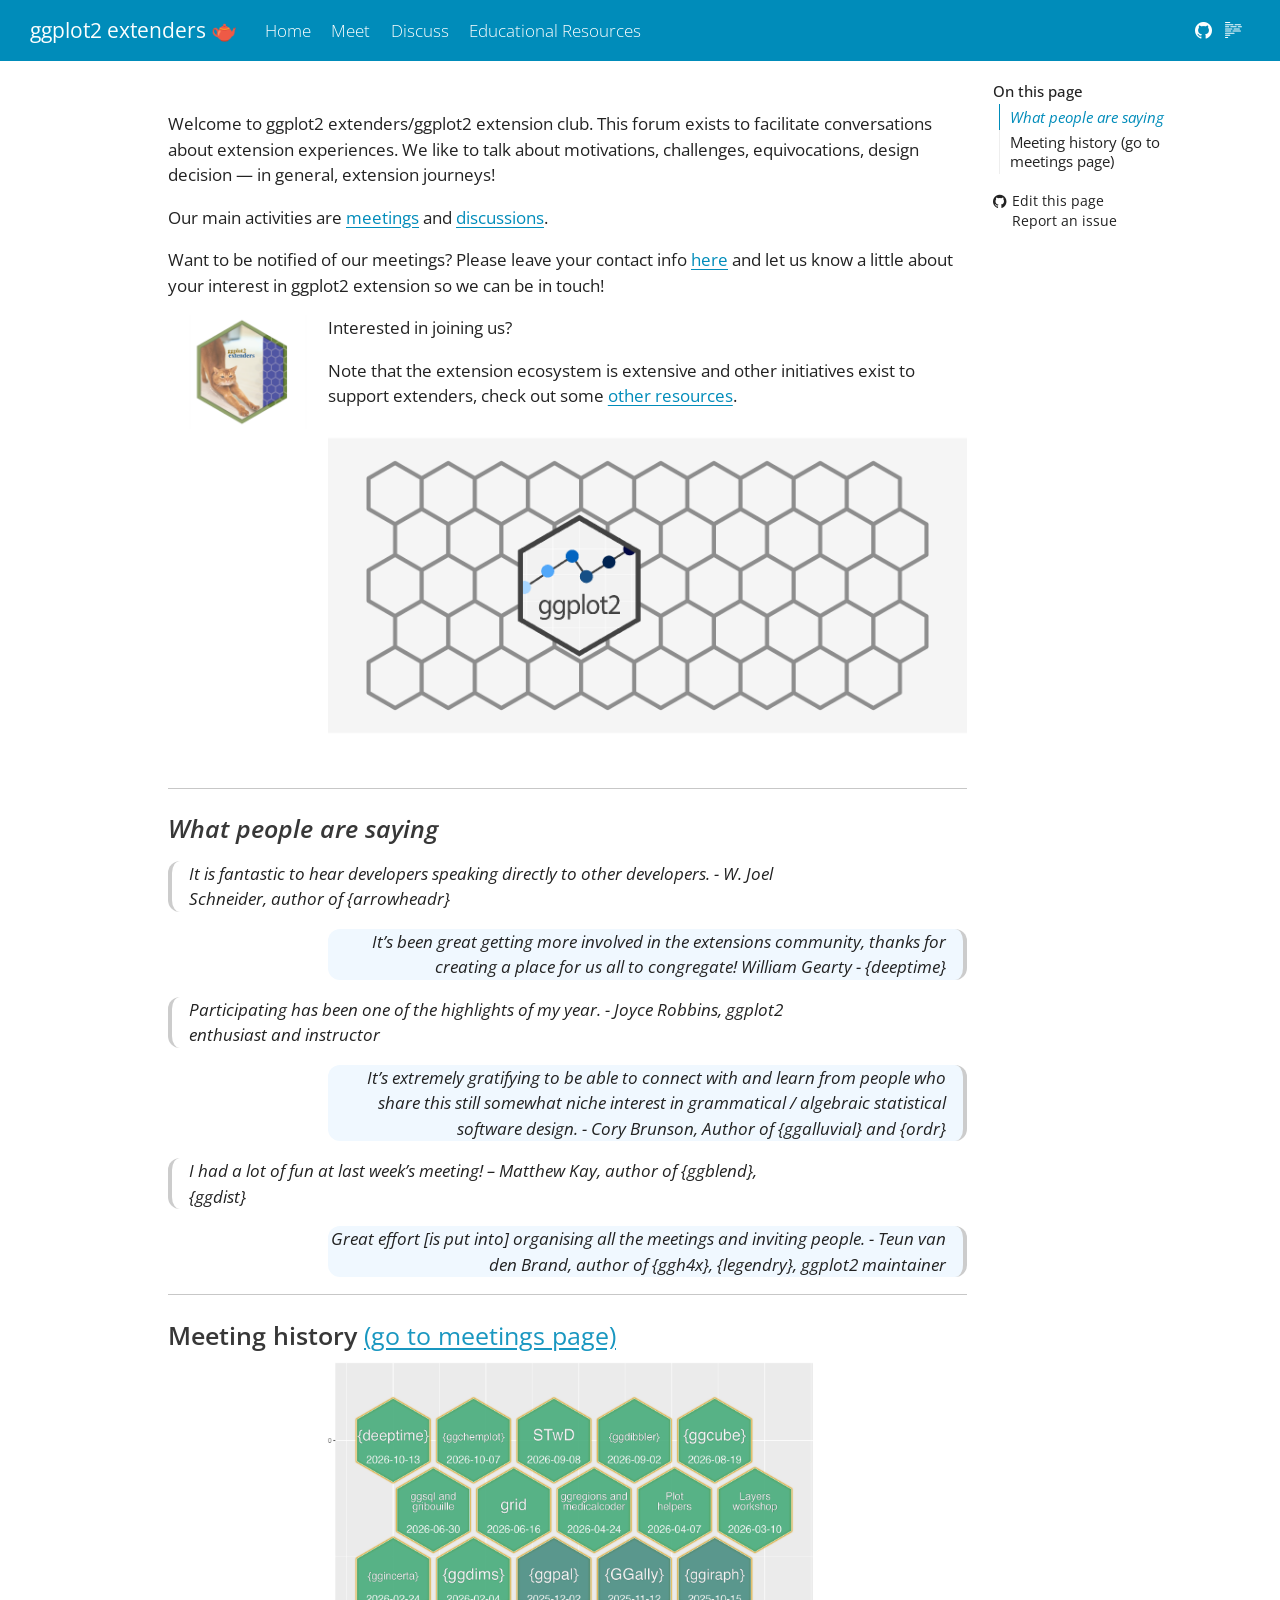
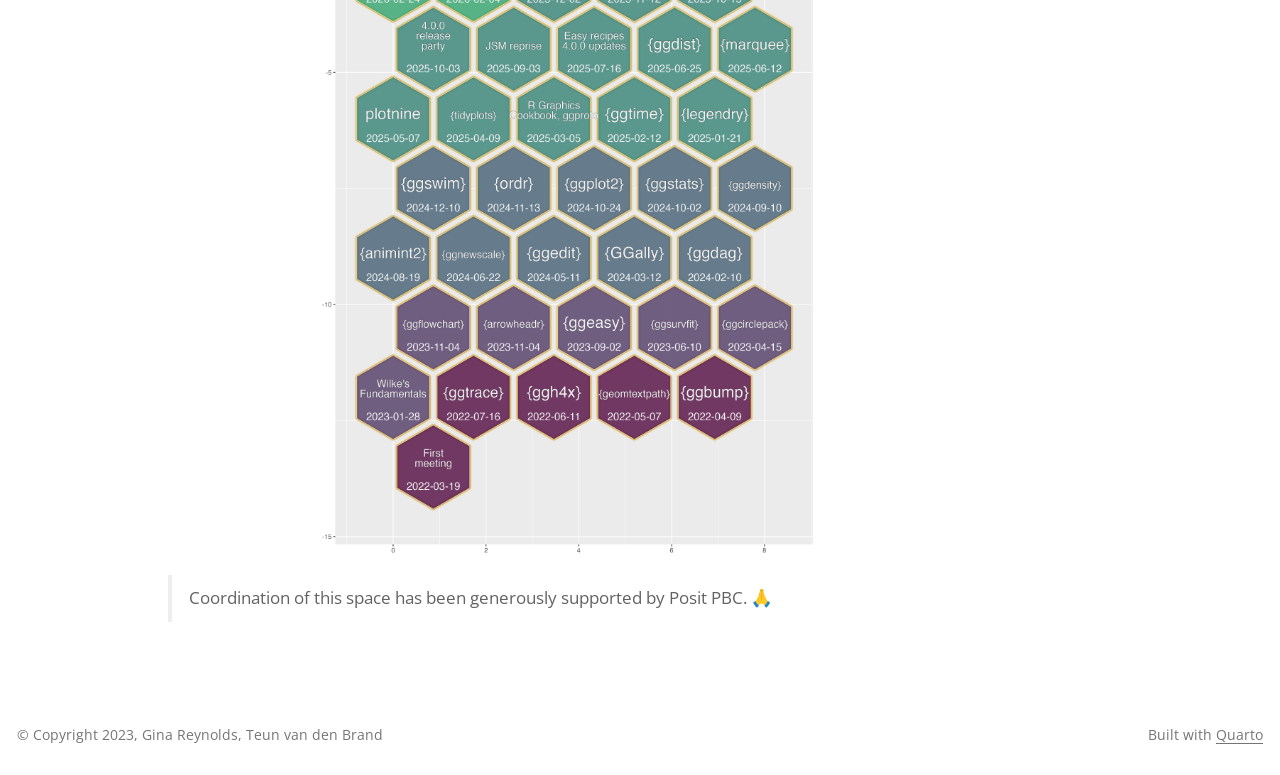
==== commit af72f54e: "chem and paleantology" ====
--- a/docs/index.html
+++ b/docs/index.html
@@ -40,7 +40,7 @@
 <link href="site_libs/quarto-html/quarto-syntax-highlighting-ed96de9b727972fe78a7b5d16c58bf87.css" rel="stylesheet" id="quarto-text-highlighting-styles">
 <script src="site_libs/bootstrap/bootstrap.min.js"></script>
 <link href="site_libs/bootstrap/bootstrap-icons.css" rel="stylesheet">
-<link href="site_libs/bootstrap/bootstrap-ff63373b1067ca6f91cf1456aa1f00a2.min.css" rel="stylesheet" append-hash="true" id="quarto-bootstrap" data-mode="light">
+<link href="site_libs/bootstrap/bootstrap-a26f3680889bc016604be2101547878f.min.css" rel="stylesheet" append-hash="true" id="quarto-bootstrap" data-mode="light">
 <script id="quarto-search-options" type="application/json">{
   "location": "navbar",
   "copy-button": false,
